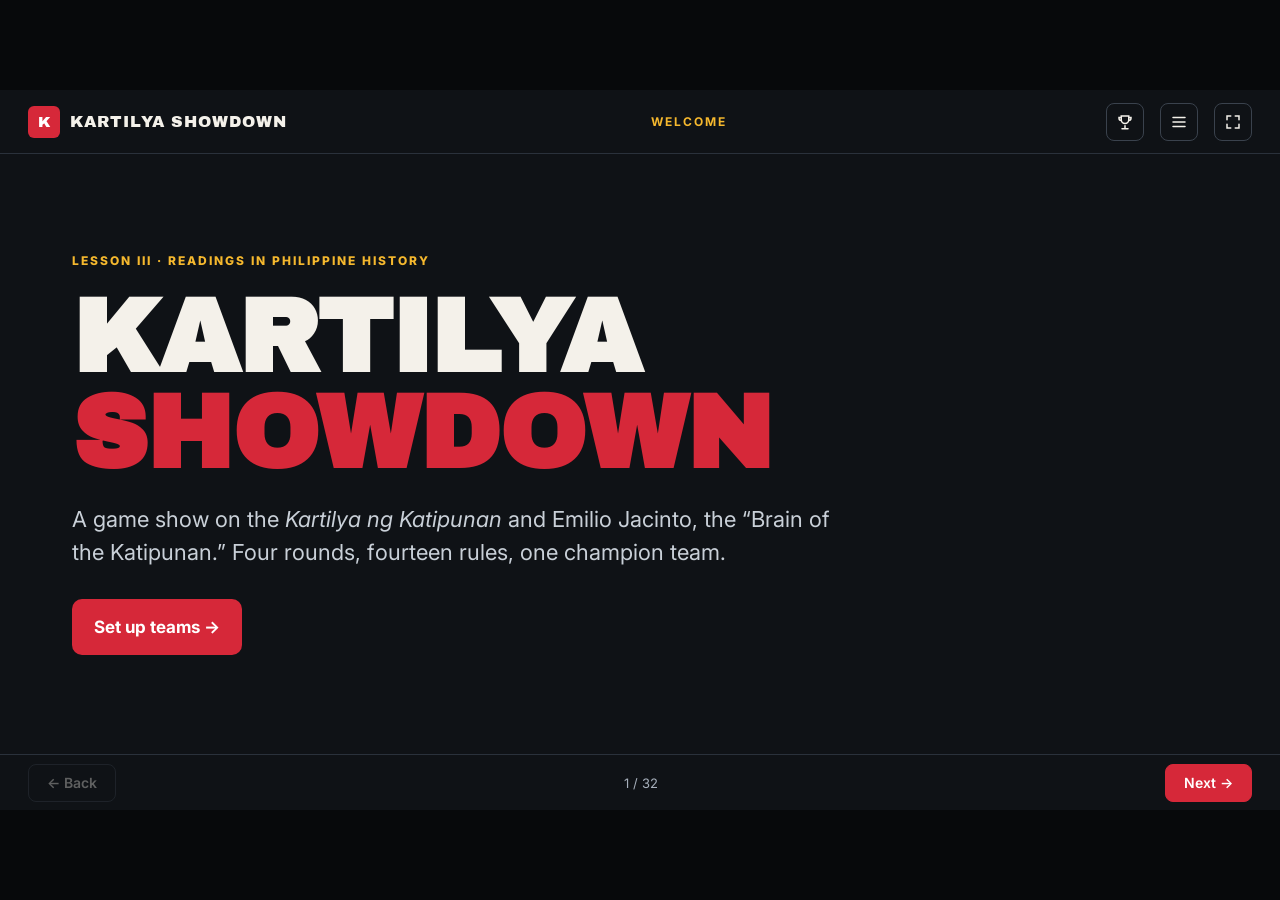
==== rph.html @ 0da52a10 "Add files via upload" ====
<!DOCTYPE html>
<html lang="en">
<head>
<meta charset="utf-8">
<meta name="viewport" content="width=device-width, initial-scale=1">
<title>Kartilya Showdown</title>
<link rel="preconnect" href="https://fonts.googleapis.com">
<link href="https://fonts.googleapis.com/css2?family=Archivo+Black&family=Inter:wght@400;500;600;700;800&display=swap" rel="stylesheet">
<style>
:root{
  --bg:#0F1216;--panel:#1A1F26;--panel2:#232A33;--line:#2A313B;--line2:#3A424D;
  --text:#F4F1EA;--muted:#A7B0BC;--soft:#C9D0D8;
  --red:#D62839;--gold:#F5B82E;--green:#3E9B5F;--yellow:#E2A721;--gray:#3A414B;
  --paper:#F4F1EA;--ink:#1A1712;--ink2:#4A4336;--crimson:#B51F2E;
  --disp:'Archivo Black',Impact,sans-serif;--body:Inter,system-ui,sans-serif;
}
*{box-sizing:border-box}
html,body{margin:0;height:100%;background:#07090B;overflow:hidden}
#stage{position:absolute;left:50%;top:50%;width:1280px;height:720px;background:var(--bg);color:var(--text);font-family:var(--body);display:flex;flex-direction:column;transform-origin:center center;overflow:hidden}
button{font-family:var(--body);cursor:pointer}
button:focus-visible{outline:3px solid var(--gold);outline-offset:2px}
.disp{font-family:var(--disp)}
.muted{color:var(--muted)}.small{font-size:13px}
/* header */
#hdr{height:64px;flex:none;display:flex;align-items:center;gap:16px;padding:0 28px;border-bottom:1px solid var(--line)}
.logo{display:flex;align-items:center;gap:10px;flex:none}
.logo .k{width:32px;height:32px;border-radius:6px;background:var(--red);display:flex;align-items:center;justify-content:center;font-family:var(--disp);font-size:15px;color:#fff}
.logo span{font-family:var(--disp);font-size:16px;letter-spacing:1px}
#sec{flex:1;text-align:center;font-size:12px;font-weight:700;letter-spacing:2px;text-transform:uppercase;color:var(--gold);white-space:nowrap;overflow:hidden;text-overflow:ellipsis}
#pills{display:flex;gap:6px;flex-wrap:nowrap;max-width:520px;overflow:hidden}
.pill{display:flex;align-items:center;gap:6px;padding:5px 11px;border-radius:999px;background:var(--panel2);border:0;color:var(--text);font-size:12px;font-weight:600;white-space:nowrap}
.pill i{width:9px;height:9px;border-radius:50%;background:var(--c);display:inline-block}
.pill b{font-family:var(--disp);font-weight:400;font-size:13px}
.icon-btn{width:38px;height:38px;border-radius:8px;border:1px solid var(--line2);background:transparent;color:var(--text);display:flex;align-items:center;justify-content:center;flex:none}
.icon-btn:hover{background:var(--panel2)}
/* main + footer */
#main{flex:1;position:relative;overflow:hidden}
#ftr{height:56px;flex:none;display:flex;align-items:center;justify-content:space-between;padding:0 28px;border-top:1px solid var(--line)}
#prog{font-size:13px;color:var(--muted)}
.nav{height:38px;padding:0 18px;border-radius:8px;border:1px solid var(--line2);background:transparent;color:var(--text);font-weight:600;font-size:14px}
.nav:hover{background:var(--panel2)}
.nav.next{background:var(--red);border-color:var(--red);color:#fff}
.nav:disabled{opacity:.35;cursor:default}
/* generic */
.screen{position:absolute;inset:0;padding:28px 40px;display:flex;flex-direction:column;animation:fade .25s ease}
@keyframes fade{from{opacity:0;transform:translateY(6px)}to{opacity:1;transform:none}}
.panel{background:var(--panel);border:1px solid var(--line);border-radius:16px}
.paper{background:var(--paper);color:var(--ink);border-radius:16px}
.btn{height:48px;padding:0 22px;border-radius:10px;border:0;background:var(--red);color:#fff;font-weight:700;font-size:15px}
.btn:hover{filter:brightness(1.08)}
.btn.ghost{background:transparent;border:1px solid var(--line2);color:var(--text);font-weight:600}
.btn.ghost:hover{background:var(--panel2);filter:none}
.btn.light{background:var(--paper);color:var(--bg)}
.btn.sm{height:40px;padding:0 16px;font-size:14px}
.btn:disabled{opacity:.4;cursor:default;filter:none}
.eyebrow{font-size:12px;font-weight:800;letter-spacing:2px;text-transform:uppercase;color:var(--gold)}
.chip{display:inline-block;padding:5px 12px;border-radius:999px;background:var(--ink);color:var(--paper);font-size:11px;font-weight:800;letter-spacing:1px;text-transform:uppercase}
.chip.good{background:#1E4D8C;color:#fff}.chip.others{background:#8A1C28;color:#fff}
.row{display:flex;gap:12px;align-items:center}
/* award */
.award{display:flex;flex-wrap:wrap;align-items:center;gap:8px}
.award .lbl{font-size:12px;font-weight:800;letter-spacing:1.5px;text-transform:uppercase;color:var(--muted);margin-right:4px}
.paper .award .lbl{color:var(--ink2)}
.stepper{display:flex;align-items:center;gap:6px;margin-right:6px}
.stepper b{font-family:var(--disp);font-weight:400;font-size:18px;min-width:22px;text-align:center}
.mini{width:30px;height:30px;border-radius:6px;border:1px solid var(--line2);background:transparent;color:inherit;font-size:16px;font-weight:700}
.paper .mini{border-color:#CFC7B6}
.tbtn{height:34px;padding:0 12px;border-radius:8px;border:2px solid var(--c);background:transparent;color:inherit;font-weight:700;font-size:13px}
.tbtn:hover{background:var(--c);color:#fff}
/* toast */
#toast{position:absolute;left:50%;bottom:72px;transform:translateX(-50%) translateY(20px);background:var(--gold);color:var(--bg);font-weight:800;padding:10px 18px;border-radius:999px;opacity:0;transition:.25s;pointer-events:none;z-index:50}
#toast.on{opacity:1;transform:translateX(-50%)}
/* overlay */
.ov{position:absolute;inset:0;background:rgba(7,9,11,.78);display:flex;align-items:center;justify-content:center;z-index:40;animation:fade .2s}
.ov .box{width:620px;max-height:600px;overflow:auto;padding:28px}
/* 4p1w */
.pics{display:grid;grid-template-columns:repeat(2,minmax(0,1fr));gap:12px;width:520px;flex:none}
.pic{height:256px;border-radius:14px;background:linear-gradient(#232A33,#1A1F26);border:1px solid var(--line);display:flex;align-items:center;justify-content:center;font-size:120px;overflow:hidden}
.pic img{width:100%;height:100%;object-fit:cover}
.slots{display:flex;gap:6px;flex-wrap:nowrap}
.slot{border-radius:8px;border:2px solid var(--line2);display:flex;align-items:center;justify-content:center;font-family:var(--disp);color:var(--bg);background:transparent;padding:0}
.slot.f{background:var(--paper);border-color:var(--paper)}
.slot.l{background:var(--gold);border-color:var(--gold)}
.slot.ok{background:var(--green);border-color:var(--green);color:#fff}
.slots.bad .slot{background:var(--red);border-color:var(--red);color:#fff}
.slots.bad{animation:shake .4s}
@keyframes shake{25%{transform:translateX(-8px)}50%{transform:translateX(8px)}75%{transform:translateX(-4px)}}
.bank{display:grid;gap:8px}
.lt{height:52px;border-radius:8px;border:0;background:#3A434F;color:var(--text);font-family:var(--disp);font-size:22px}
.lt:hover{background:#4A5562}
.lt.u{visibility:hidden}
/* wordle */
.wgrid{display:flex;flex-direction:column;gap:6px}
.wrow{display:flex;gap:6px}
.wt{width:54px;height:54px;border-radius:6px;border:2px solid var(--line);display:flex;align-items:center;justify-content:center;font-family:var(--disp);font-size:26px}
.wt.t{border-color:#7D8794}
.wt.g{background:var(--green);border-color:var(--green);color:#fff;animation:flip .4s}
.wt.y{background:var(--yellow);border-color:var(--yellow);color:var(--bg);animation:flip .4s}
.wt.x{background:var(--gray);border-color:var(--gray);color:#fff;animation:flip .4s}
@keyframes flip{0%{transform:rotateX(90deg)}100%{transform:none}}
.wrow.bad{animation:shake .4s}
.kb{display:flex;flex-direction:column;gap:6px;align-items:center}
.kr{display:flex;gap:5px}
.key{width:42px;height:46px;border:0;border-radius:6px;background:#4A535E;color:var(--text);font-weight:800;font-size:15px}
.key.w{width:72px;font-size:12px}
.key.g{background:var(--green);color:#fff}.key.y{background:var(--yellow);color:var(--bg)}.key.x{background:#232A33;color:#5B6470}
.blank{display:inline-block;min-width:96px;border-bottom:3px solid var(--gold);height:1em;vertical-align:baseline}
.hl{color:var(--crimson);font-weight:800}
/* connections */
.cgrid{display:grid;grid-template-columns:repeat(4,minmax(0,1fr));gap:10px}
.ct{height:74px;border:0;border-radius:10px;background:#E9E4D8;color:var(--ink);font-weight:800;font-size:16px;text-transform:uppercase;padding:0 8px;line-height:1.15}
.ct.s{background:#5A6472;color:#fff}
.ct:hover{filter:brightness(.96)}
.cbar{min-height:74px;border-radius:10px;color:var(--ink);display:flex;flex-direction:column;align-items:center;justify-content:center;gap:2px;padding:8px 16px;text-align:center;animation:fade .3s}
.cbar b{font-size:15px;letter-spacing:.5px;text-transform:uppercase}
.cbar span{font-size:15px}
.cbar em{font-size:12px;font-style:normal;opacity:.8}
.dots{display:flex;gap:8px}
.dot{width:14px;height:14px;border-radius:50%;background:var(--paper)}
.dot.o{background:transparent;border:2px solid #4A535E}
/* scenario */
.opts{display:grid;grid-template-columns:repeat(2,minmax(0,1fr));gap:12px}
.opt{display:flex;gap:16px;align-items:center;text-align:left;padding:14px 18px;border-radius:14px;border:2px solid var(--line);background:var(--panel);color:var(--text);min-height:78px}
.opt:hover{border-color:var(--line2);background:var(--panel2)}
.opt .lt2{width:44px;height:44px;flex:none;border-radius:10px;background:var(--gold);color:var(--bg);font-family:var(--disp);font-size:20px;display:flex;align-items:center;justify-content:center}
.opt strong{font-size:15.5px;font-weight:600;line-height:1.38;display:block}
.opt small.rn{font-size:11px;font-weight:800;letter-spacing:1.5px;text-transform:uppercase;color:var(--gold);display:block;margin-bottom:3px}
.opt.p{border-color:var(--gold)}
.opt.ok{border-color:var(--green);background:#16301F}
.opt.no{border-color:var(--red);background:#3A161B}
.opt.dim{opacity:.45}
/* sort */
.bin{flex:1;border-radius:14px;padding:14px 16px;display:flex;flex-direction:column;gap:10px;min-height:120px}
.bin .chips{display:flex;flex-wrap:wrap;gap:6px}
.rchip{width:38px;height:38px;border-radius:8px;background:rgba(255,255,255,.16);display:flex;align-items:center;justify-content:center;font-family:var(--disp);font-size:16px;animation:fade .3s}
.sortbtn{flex:1;height:80px;border-radius:14px;border:0;font-size:19px;font-weight:800;color:#fff;padding:0 16px}
/* lesson table */
.rtab{display:grid;grid-template-columns:repeat(2,minmax(0,1fr));gap:18px;flex:1;min-height:0}
.rcol{border-radius:14px;padding:16px 20px;display:flex;flex-direction:column;gap:11px}
.rr{display:flex;gap:10px;font-size:16.5px;line-height:1.38}
.rr b{font-family:var(--disp);font-weight:400;min-width:22px;color:var(--gold)}
/* teams */
.tcard{display:flex;align-items:center;gap:10px;padding:10px 12px;border-radius:12px;background:var(--panel2)}
.tcard input{flex:1;background:transparent;border:0;color:var(--text);font:600 17px var(--body);min-width:0}
.tcard input:focus{outline:none;border-bottom:2px solid var(--gold)}
.sw{width:18px;height:18px;border-radius:50%;flex:none}
.field{height:50px;border-radius:10px;border:1px solid var(--line2);background:var(--panel2);color:var(--text);font:600 17px var(--body);padding:0 16px;flex:1}
.field:focus{outline:2px solid var(--gold)}
</style>
</head>
<body>
<div id="stage">
  <header id="hdr">
    <div class="logo"><div class="k">K</div><span>KARTILYA SHOWDOWN</span></div>
    <div id="sec"></div>
    <div id="pills"></div>
    <button class="icon-btn" id="bScores" aria-label="Scoreboard" title="Scoreboard"><svg width="18" height="18" viewBox="0 0 24 24" fill="none" stroke="currentColor" stroke-width="2" stroke-linecap="round" aria-hidden="true"><path d="M8 21h8M12 17v4M7 4h10v5a5 5 0 0 1-10 0V4zM7 6H4v1a3 3 0 0 0 3 3M17 6h3v1a3 3 0 0 1-3 3"/></svg></button>
    <button class="icon-btn" id="bMenu" aria-label="Jump to section" title="Jump to section"><svg width="18" height="18" viewBox="0 0 24 24" fill="none" stroke="currentColor" stroke-width="2" stroke-linecap="round" aria-hidden="true"><path d="M4 6h16M4 12h16M4 18h16"/></svg></button>
    <button class="icon-btn" id="bFull" aria-label="Fullscreen" title="Fullscreen (F)"><svg width="18" height="18" viewBox="0 0 24 24" fill="none" stroke="currentColor" stroke-width="2" stroke-linecap="round" aria-hidden="true"><path d="M4 9V4h5M20 9V4h-5M4 15v5h5M20 15v5h-5"/></svg></button>
  </header>
  <main id="main"></main>
  <footer id="ftr">
    <button class="nav" id="bPrev">← Back</button>
    <span id="prog"></span>
    <button class="nav next" id="bNext">Next →</button>
  </footer>
  <div id="toast"></div>
</div>
<script>
/* =========================================================
   CONTENT — edit here.
   4 Pics 1 Word: each "pics" entry can be an emoji OR an image
   path/URL (e.g. "img/newspaper.jpg") to use real photos.
   ========================================================= */
const GOOD='Becoming a Good Person', OTHERS='Treating Others with Respect and Equality';
const RULES={
 1:'Life without a noble cause is like a tree without shade or a harmful weed.',
 2:'Good deeds lose their value when done for personal gain, not for the genuine desire to do good.',
 3:'True kindness lies in acts of compassion, love for others, and being truthful.',
 4:'Use reason as the standard for every action, deed, and word.',
 5:'Regardless of skin color, all humans are equal. Superiority can exist in knowledge, wealth, and beauty but not in humanity.',
 6:'Noble individuals prioritize honor over self-interest, while ignoble ones prioritize self-interest over honor.',
 7:'The word of an honorable individual is trustworthy.',
 8:'Don’t squander time; lost wealth can be regained, but lost time is gone forever.',
 9:'Stand up for the oppressed and fight against oppressors.',
 10:'Intelligence is shown by being careful with words and keeping secrets.',
 11:'In life’s journey, the man leads, and the wife and children follow. If the leader strays, so do those who follow.',
 12:'Treat women not as toys but as partners in life’s hardships. Respect their weaknesses and remember the mother who gave birth and nurtured during infancy.',
 13:'Treat others’ family members with respect. A man’s value isn’t determined by his status or appearance, but by his good behavior, honesty, honor, fairness to others, and love for his homeland.',
 14:'When these lessons reach everyone, and freedom brightens these islands, uniting people and bringing lasting joy, all the sacrifices made will be worth it.'
};
const CAT={1:GOOD,2:GOOD,3:GOOD,4:GOOD,6:GOOD,7:GOOD,8:GOOD,10:GOOD,5:OTHERS,9:OTHERS,11:OTHERS,12:OTHERS,13:OTHERS,14:OTHERS};
const SHORT={1:'Life without a noble cause is like a tree without shade.',2:'Good deeds lose value when done for personal gain.',3:'True kindness is compassion, love for others, and truthfulness.',4:'Use reason as the standard for every action, deed, and word.',5:'Regardless of skin color, all humans are equal.',6:'Prioritize honor over self-interest.',7:'The word of an honorable person is trustworthy.',8:'Don’t squander time — lost time is gone forever.',9:'Stand up for the oppressed; fight against oppressors.',10:'Be careful with words and keep secrets.',11:'If the leader strays, so do those who follow.',12:'Treat women as partners, not toys; remember your mother.',13:'A person’s value is in their conduct, not status or looks.',14:'When these lessons reach everyone, the sacrifices will be worth it.'};

const PICS=[
 {a:'KATIPUNAN',hint:'The secret society that fought for independence',pics:['👥','🤝','🗡️','🇵🇭'],
  fact:'The <b>Kataastaasan Kagalang-galang na Katipunan ng mga Anak ng Bayan</b> — the <b>Katipunan</b> or <b>KKK</b> — was founded in <b>1892</b> and fought for Philippine independence from <b>Spain</b>. It wasn’t only about war: it stood for <b>equality, patriotism, and moral integrity</b>.'},
 {a:'BRAIN',hint:'Jacinto’s famous nickname',pics:['🧠','💡','📚','🤓'],
  fact:'<b>Emilio Jacinto</b>, born <b>December 15, 1875</b>, became one of the key leaders of the Katipunan and earned the nickname <b>“Brain of the Katipunan”</b> — also called the “Brain of the Revolution.”'},
 {a:'KARTILYA',hint:'A primer — and the guidebook Jacinto wrote',pics:['📖','🔤','✏️','🧒'],
  fact:'Jacinto wrote the original <b>Kartilya ng Katipunan</b>. Like a guidebook for members, it served as the organization’s <b>moral and ethical guide</b>.'},
 {a:'TREASURER',hint:'One of Jacinto’s jobs in the Katipunan',pics:['💰','🏦','🧾','🔐'],
  fact:'Jacinto didn’t stop at writing — he was also the Katipunan’s <b>spokesperson</b> and <b>treasurer</b>.'},
 {a:'KALAYAAN',hint:'“Freedom” — and the Katipunan’s newspaper',pics:['🕊️','🔓','🗽','📰'],
  fact:'Jacinto contributed to the Katipunan’s newspaper, <b><i>Kalayaan</i></b> (“Freedom”), under the pen name <b>Dimas-Ilaw</b>.'}
];

const WORDLE=[
 {a:'SHADE',rule:1,q:'What’s one noble cause you’d give your time to as a student — and who gets “shade” from it?'},
 {a:'REASON',rule:4,q:'When has a decision made out of anger or hype (instead of reason) backfired on someone you know?'},
 {a:'EQUAL',rule:5,q:'People can differ in knowledge, wealth, and beauty — but not in humanity. Where do we still see people treated as “less” today?'},
 {a:'HONOR',rule:6,q:'Would you take a higher grade if it meant cutting corners? What does choosing honor look like in school?'},
 {a:'TIME',rule:8,q:'Money can be earned back, time can’t. What’s one way students squander time — and why would Jacinto treat it so seriously?'}
];

const CONNECT=[
 {title:'Jacinto, the Katipunan & the Kartilya',groups:[
  {name:'The founding of the Katipunan',items:['Bonifacio','Diwa','Plata','1892'],why:'Andr\u00e9s Bonifacio founded it in 1892 with Ladislao Diwa and Teodoro Plata.'},
  {name:'Jacinto\u2019s writing',items:['Kartilya','Kalayaan','Dimas-Ilaw','Malolos Constitution'],why:'His guidebook, his newspaper, his pen name, and the first constitution the Kartilya influenced.'},
  {name:'Doesn\u2019t decide a person\u2019s worth',items:['Skin color','Wealth','Status','Appearance'],why:'Rules 5 & 13: all humans are equal; value isn\u2019t status or appearance.'},
  {name:'What DOES decide a person\u2019s worth',items:['Honesty','Honor','Fairness','Love for homeland'],why:'Rule 13: good behavior, honesty, honor, fairness, love for homeland.'}]}
];

const SCEN=[
 {t:'Your org holds a feeding program. One member shows up only for the photo, posts it with #blessed, and leaves before the actual work starts.',o:[2,7,9,13],a:2,why:'The good deed was done for clout, not out of a genuine desire to do good — so it loses its value.',q:'Is a good deed still “good” if it’s mainly done for likes?'},
 {t:'A classmate trusts you with something personal. That night, you post it in the block group chat “as a joke.”',o:[4,7,10,13],a:10,why:'Jacinto says intelligence shows in being careful with words and keeping secrets.',q:'What does “keeping secrets” mean in the age of screenshots?'},
 {t:'Your groupmate says, “I’ll finish my part by Friday, promise!” Friday comes — they’re offline and ghost the group chat.',o:[1,7,8,11],a:7,why:'An honorable person’s word can be trusted. A broken promise breaks that trust.',q:'How do you rebuild trust after breaking your word?'},
 {t:'A transferee from the province gets teased every day because of their accent. The rest of the class either laughs along or stays quiet.',o:[2,6,8,9],a:9,why:'The Kartilya asks us to stand up for the oppressed and against those who oppress them — silence lets it continue.',q:'What’s a realistic way to “stand up” for someone in class?'},
 {t:'The class president copies answers during a quiz. Soon, half the block decides it’s fine to cheat too.',o:[3,8,11,14],a:11,why:'When the one leading strays, those who follow stray too. A leader’s example spreads.',q:'Rule 11 was written for families in the 1890s. How would you rewrite it for student leaders today?'},
 {t:'When forming groups, one student only invites the rich, popular, good-looking classmates.',o:[3,8,10,13],a:13,why:'A person’s value isn’t determined by status or appearance, but by behavior, honesty, honor, and fairness.',q:'What qualities should actually matter when choosing groupmates?'},
 {t:'During planning, a groupmate says, “She’s a girl, so she’ll just handle the decorations.”',o:[2,4,9,12],a:12,why:'Women are to be treated as partners in life’s hardships — equals, not accessories.',q:'Why was this idea progressive for a revolutionary group in 1892?'},
 {t:'You could submit the whole report under your name for a higher grade, even though your groupmate wrote half of it.',o:[1,4,6,12],a:6,why:'Noble people put honor above self-interest. Taking credit puts self-interest first.',q:'Is a grade worth more than your honor? Why do we sometimes act like it is?'},
 {t:'You comfort a friend who failed an exam… then laugh about it with others behind their back.',o:[3,8,11,14],a:3,why:'True kindness means compassion, love for others, and being truthful — not kindness only to someone’s face.',q:'What’s the difference between being nice and being kind?'},
 {t:'The deadline is tomorrow. You’ve known about it for three weeks, but spent all that time scrolling and gaming.',o:[1,7,8,13],a:8,why:'Lost wealth can be regained, but lost time is gone forever.',q:'What’s one habit that “steals” your time the most?'}
];

const TEAM_COLORS=['#D62839','#1F7AE0','#E07A1F','#3E9B5F','#9B5DE5','#E2A721','#14B8A6','#EC4899','#64748B','#84CC16'];

/* ========================= helpers ========================= */
function h(tag,props,...kids){const el=document.createElement(tag);if(props)for(const k in props){const v=props[k];if(v==null||v===false)continue;if(k==='class')el.className=v;else if(k==='style')el.style.cssText=v;else if(k==='html')el.innerHTML=v;else if(k.slice(0,2)==='on')el.addEventListener(k.slice(2),v);else el.setAttribute(k,v===true?'':v);}for(const c of kids.flat(Infinity)){if(c==null||c===false)continue;el.appendChild(c instanceof Node?c:document.createTextNode(String(c)));}return el;}
const store={get(k,d){try{const v=localStorage.getItem('kshow_'+k);return v?JSON.parse(v):d}catch(e){return d}},set(k,v){try{localStorage.setItem('kshow_'+k,JSON.stringify(v))}catch(e){}}};
function hash(s){let x=2166136261;for(const c of s){x^=c.charCodeAt(0);x=Math.imul(x,16777619)}return x>>>0}
function rng(seed){let s=seed>>>0||1;return()=>{s^=s<<13;s>>>=0;s^=s>>>17;s^=s<<5;s>>>=0;return s/4294967296}}
function shuffle(a,seed){const r=seed==null?Math.random:rng(seed);const b=a.slice();for(let i=b.length-1;i>0;i--){const j=Math.floor(r()*(i+1));[b[i],b[j]]=[b[j],b[i]]}return b}
const esc=s=>s.replace(/[&<>"]/g,c=>({'&':'&amp;','<':'&lt;','>':'&gt;','"':'&quot;'}[c]));
function isImg(p){return /[./]/.test(p)&&!/^\p{Extended_Pictographic}/u.test(p)}

let teams=store.get('teams',[]);
let cur=0;
const ps={};
function save(){store.set('teams',teams)}
function toast(m){const t=document.getElementById('toast');t.textContent=m;t.classList.add('on');clearTimeout(toast._t);toast._t=setTimeout(()=>t.classList.remove('on'),1600)}

function awardRow(st,def,label){
  if(st.pts==null)st.pts=def;
  const kids=[h('span',{class:'lbl'},label||'Award'),
    h('div',{class:'stepper'},h('button',{class:'mini','aria-label':'Fewer points',onclick:()=>{st.pts=Math.max(1,st.pts-1);rerender()}},'−'),h('b',null,st.pts),h('button',{class:'mini','aria-label':'More points',onclick:()=>{st.pts++;rerender()}},'+'))];
  if(!teams.length)kids.push(h('span',{class:'small',style:'opacity:.75'},'Add teams on the Teams screen to give points.'));
  teams.forEach(t=>kids.push(h('button',{class:'tbtn',style:'--c:'+t.color,onclick:()=>{t.score+=st.pts;save();(st.given=st.given||[]).push(t.name+' +'+st.pts);toast('+'+st.pts+' to '+t.name);rerender()}},'+'+st.pts+' '+t.name)));
  const w=h('div',{class:'award'},kids);
  if(st.given&&st.given.length)w.appendChild(h('span',{class:'small',style:'opacity:.7'},'✓ '+st.given.join(', ')));
  return w;
}

/* ========================= screens ========================= */
const S=[];
function add(section,render,extra){S.push(Object.assign({section,render},extra||{}))}

/* --- Title --- */
add('Welcome',(m)=>{
  m.append(h('div',{class:'screen',style:'justify-content:center;gap:22px;padding:40px 72px'},
    h('span',{class:'eyebrow'},'Lesson III · Readings in Philippine History'),
    h('h1',{class:'disp',style:'margin:0;font-size:104px;line-height:.92;letter-spacing:-1px'},'KARTILYA',h('br'),h('span',{style:'color:var(--red)'},'SHOWDOWN')),
    h('p',{style:'margin:0;font-size:22px;line-height:1.5;color:var(--soft);max-width:760px'},'A game show on the ',h('i',null,'Kartilya ng Katipunan'),' and Emilio Jacinto, the “Brain of the Katipunan.” Four rounds, fourteen rules, one champion team.'),
    h('div',{class:'row',style:'margin-top:8px'},h('button',{class:'btn',style:'height:56px;font-size:17px',onclick:()=>go(cur+1)},'Set up teams →'))
  ));
});

/* --- Teams --- */
add('Teams',(m)=>{
  const inp=h('input',{class:'field',placeholder:'Team name, e.g. Team Bonifacio','aria-label':'New team name',maxlength:'24'});
  const addTeam=()=>{const n=inp.value.trim();if(!n)return;teams.push({name:n,score:0,color:TEAM_COLORS[teams.length%TEAM_COLORS.length]});save();rerender();setTimeout(()=>{const i=document.querySelector('.field');i&&i.focus()},0)};
  inp.addEventListener('keydown',e=>{if(e.key==='Enter'){e.preventDefault();addTeam()}});
  m.append(h('div',{class:'screen',style:'gap:20px'},
    h('div',null,h('span',{class:'eyebrow'},'Before we start'),h('h2',{class:'disp',style:'margin:6px 0 0;font-size:44px'},'Add your teams')),
    h('div',{style:'display:flex;gap:28px;flex:1;min-height:0'},
      h('div',{style:'width:460px;display:flex;flex-direction:column;gap:14px'},
        h('div',{class:'row'},inp,h('button',{class:'btn',style:'height:50px',onclick:addTeam},'Add')),
        h('p',{class:'muted',style:'margin:0;font-size:15px;line-height:1.5'},'Type a name and press Enter. Click a name to rename it. Scores save in this browser, so a refresh won’t wipe them.'),
        h('div',{class:'row',style:'margin-top:auto'},
          h('button',{class:'btn ghost sm',onclick:()=>{teams.forEach(t=>t.score=0);save();rerender();toast('Scores reset')}},'Reset scores'),
          h('button',{class:'btn ghost sm',onclick:()=>{if(confirmClear())rerender()}},'Remove all teams'))
      ),
      h('div',{class:'panel',style:'flex:1;padding:18px;display:grid;grid-template-columns:repeat(2,minmax(0,1fr));gap:10px;align-content:start;overflow:auto'},
        teams.length?teams.map((t,i)=>{const ti=h('input',{value:t.name,'aria-label':'Team name',maxlength:'24'});ti.addEventListener('change',()=>{t.name=ti.value.trim()||t.name;save();renderChrome()});
          return h('div',{class:'tcard'},h('span',{class:'sw',style:'background:'+t.color}),ti,h('span',{class:'disp',style:'font-size:16px;color:var(--muted)'},t.score),h('button',{class:'mini','aria-label':'Remove '+t.name,onclick:()=>{teams.splice(i,1);save();rerender()}},'×'))})
        :h('div',{class:'muted',style:'grid-column:1/-1;padding:40px;text-align:center;font-size:16px'},'No teams yet.')
      )
    )
  ));
},{typing:true});
let clearArmed=false;
function confirmClear(){if(!clearArmed){clearArmed=true;toast('Click again to remove all teams');setTimeout(()=>clearArmed=false,2500);return false}teams=[];save();clearArmed=false;return true}

/* --- Objectives + diagnostic --- */
add('Learning Objectives',(m,st)=>{
  const objs=['Grasp the historical context and role of the <i>Kartilya ng Katipunan</i> in the Philippine revolution.','Evaluate the principles in the <i>Kartilya ng Katipunan</i> and their relevance today.','Study Emilio Jacinto’s life, contributions, and his role in the Katipunan.','Use lessons from the <i>Kartilya ng Katipunan</i> in personal and academic contexts.'];
  m.append(h('div',{class:'screen',style:'gap:20px'},
    h('div',null,h('span',{class:'eyebrow'},'Lesson III'),h('h2',{class:'disp',style:'margin:6px 0 0;font-size:40px'},'Kartilya ng Katipunan: Emilio Jacinto')),
    h('div',{style:'display:flex;gap:24px;flex:1;min-height:0'},
      h('div',{class:'panel',style:'flex:1;padding:32px 40px;display:flex;flex-direction:column;gap:22px;justify-content:center'},
        h('span',{class:'eyebrow',style:'color:var(--muted)'},'By the end, we should be able to…'),
        objs.map((o,i)=>h('div',{style:'display:flex;gap:14px;align-items:flex-start'},h('span',{class:'disp',style:'font-size:22px;color:var(--gold);min-width:26px'},i+1),h('span',{style:'font-size:22px;line-height:1.45',html:o})))
      )
    )
  ));
});

/* --- Round intro builder --- */
function intro(section,n,name,tag,how,covers){
  add(section,(m)=>{
    m.append(h('div',{class:'screen',style:'justify-content:center;gap:26px;padding:40px 72px'},
      h('div',{style:'display:flex;gap:28px;align-items:flex-end'},
        h('span',{class:'disp',style:'font-size:150px;line-height:.8;color:var(--red)'},n),
        h('div',null,h('span',{class:'eyebrow'},n==='F'?'Final round':'Round '+n),h('h2',{class:'disp',style:'margin:6px 0 0;font-size:58px;line-height:1'},name),h('p',{style:'margin:8px 0 0;font-size:19px;color:var(--soft)'},tag))),
      h('div',{style:'display:flex;gap:20px'},
        h('div',{class:'panel',style:'flex:1.4;padding:20px 24px;display:flex;flex-direction:column;gap:10px'},h('span',{class:'eyebrow',style:'color:var(--muted)'},'How to play'),how.map(x=>h('div',{style:'font-size:17px;line-height:1.45;display:flex;gap:10px'},h('span',{style:'color:var(--gold)'},'▸'),h('span',{html:x})))),
        h('div',{class:'panel',style:'flex:1;padding:20px 24px;display:flex;flex-direction:column;gap:10px'},h('span',{class:'eyebrow',style:'color:var(--muted)'},'What it covers'),h('p',{style:'margin:0;font-size:17px;line-height:1.5;color:var(--soft)',html:covers}))
      )
    ));
  });
}

/* --- 4 Pics 1 Word --- */
function fourPics(d,i){
  add('Round 1 · 4 Pics 1 Word · '+(i+1)+' of '+PICS.length,(m,st)=>{
    const A=d.a,L=A.length;
    if(!st.init){st.init=true;const pool='ABDEGHILMNOPRSTUY';const r=rng(hash(A));const ls=A.split('');let n=Math.max(12,L+4);if(n%2)n++;while(ls.length<n)ls.push(pool[Math.floor(r()*pool.length)]);st.bank=shuffle(ls,hash(A)+7).map(ch=>({ch,u:false}));st.slots=Array(L).fill(null);st.lock=Array(L).fill(false);st.hints=0;}
    const sz=Math.min(58,Math.floor((640-(L-1)*6)/L));
    const slots=h('div',{class:'slots'+(st.bad?' bad':'')},st.slots.map((bi,k)=>h('button',{class:'slot'+(bi!=null?(st.solved?' ok':st.lock[k]?' l':' f'):''),style:`width:${sz}px;height:${Math.round(sz*1.15)}px;font-size:${Math.round(sz*.52)}px`,'aria-label':'Letter slot '+(k+1),onclick:()=>{if(!st.solved){unplace(st,k);rerender()}}},bi!=null?st.bank[bi].ch:'')));
    const cols=st.bank.length/2;
    const right=[h('div',null,h('span',{class:'eyebrow',style:'color:var(--muted)'},'What’s the word? · '+L+' letters'),h('p',{style:'margin:6px 0 0;font-size:20px;color:var(--soft)'},'Hint: '+d.hint)),slots];
    if(st.solved){
      right.push(h('div',{class:'paper',style:'padding:20px 22px;display:flex;flex-direction:column;gap:14px'},
        h('span',{style:'font-size:12px;font-weight:800;letter-spacing:2px;color:var(--crimson)'},st.shown?'THE ANSWER':'SOLVED!'),
        h('p',{style:'margin:0;font-size:18px;line-height:1.5',html:d.fact}),
        awardRow(st,Math.max(1,3-st.hints))),
        h('div',{class:'row'},h('button',{class:'btn',onclick:()=>go(cur+1)},'Next →')));
    }else{
      right.push(h('div',{class:'bank',style:`grid-template-columns:repeat(${cols},minmax(0,1fr));max-width:${cols*60}px`},st.bank.map((b,bi)=>h('button',{class:'lt'+(b.u?' u':''),onclick:()=>{place(st,bi,A);rerender()}},b.ch))),
        h('div',{class:'row',style:'flex-wrap:wrap'},
          h('button',{class:'btn ghost sm',onclick:()=>{hint(st,A);rerender()}},'Reveal a letter (−1 pt)'),
          h('button',{class:'btn ghost sm',onclick:()=>{st.slots.forEach((_,k)=>unplace(st,k));rerender()}},'Clear'),
          h('button',{class:'btn sm',onclick:()=>{showAll(st,A);rerender()}},'Show answer')));
    }
    m.append(h('div',{class:'screen',style:'flex-direction:row;gap:40px;align-items:center'},
      h('div',{class:'pics'},d.pics.map(p=>h('div',{class:'pic'},isImg(p)?h('img',{src:p,alt:''}):h('span',{'aria-hidden':'true'},p)))),
      h('div',{style:'flex:1;display:flex;flex-direction:column;gap:22px;min-width:0'},right)));
  },{key:(e,st)=>{if(st.solved)return false;const k=e.key.toUpperCase();if(/^[A-Z]$/.test(k)){const bi=st.bank.findIndex(b=>!b.u&&b.ch===k);if(bi>=0){place(st,bi,d.a);rerender()}return true}if(e.key==='Backspace'){for(let k2=st.slots.length-1;k2>=0;k2--){if(st.slots[k2]!=null&&!st.lock[k2]){unplace(st,k2);break}}rerender();return true}return false}});
}
function place(st,bi,A){const k=st.slots.indexOf(null);if(k<0||st.bank[bi].u)return;st.slots[k]=bi;st.bank[bi].u=true;check(st,A)}
function unplace(st,k){if(st.lock[k]||st.slots[k]==null)return;st.bank[st.slots[k]].u=false;st.slots[k]=null}
function check(st,A){if(st.slots.includes(null))return;const w=st.slots.map(b=>st.bank[b].ch).join('');if(w===A){st.solved=true;toast('Correct!')}else{st.bad=true;setTimeout(()=>{st.bad=false;rerender()},600)}}
function hint(st,A){const k=st.lock.indexOf(false);if(k<0)return;unplace(st,k);let bi=st.bank.findIndex(b=>!b.u&&b.ch===A[k]);if(bi<0){const j=st.slots.findIndex((b,jj)=>b!=null&&!st.lock[jj]&&st.bank[b].ch===A[k]);if(j<0)return;bi=st.slots[j];unplace(st,j)}st.slots[k]=bi;st.bank[bi].u=true;st.lock[k]=true;st.hints++;check(st,A)}
function showAll(st,A){st.slots.forEach((_,k)=>{st.lock[k]=false;unplace(st,k)});st.bank.forEach(b=>b.u=false);for(let k=0;k<A.length;k++){const bi=st.bank.findIndex(b=>!b.u&&b.ch===A[k]);st.slots[k]=bi;st.bank[bi].u=true}st.solved=true;st.shown=true;st.hints=Math.max(st.hints,3)}

/* --- Lesson screens --- */
function lessonJacinto(){
  add('Lesson · The Brain of the Katipunan',(m)=>{
    const card=(title,items)=>h('div',{class:'panel',style:'flex:1;padding:22px 26px;display:flex;flex-direction:column;gap:12px'},h('span',{class:'eyebrow'},title),items.map(x=>h('div',{style:'font-size:17px;line-height:1.45;display:flex;gap:10px'},h('span',{style:'color:var(--red)'},'■'),h('span',{html:x}))));
    m.append(h('div',{class:'screen',style:'gap:20px'},
      h('h2',{class:'disp',style:'margin:0;font-size:40px'},'Recap: the Katipunan & its “Brain”'),
      h('div',{style:'display:flex;gap:20px;flex:1;min-height:0'},
        card('The Katipunan (KKK)',['Officially the <b>Kataastaasan Kagalang-galang na Katipunan ng mga Anak ng Bayan</b>.','Founded in <b>1892</b> by Filipino patriots led by <b>Andrés Bonifacio</b>, with co-founders <b>Ladislao Diwa</b> and <b>Teodoro Plata</b>.','Played a major role in the fight for independence from <b>Spain</b>.','Stood for <b>equality, patriotism, and moral integrity</b>, all laid out in the <i>Kartilya</i>.']),
        card('Emilio Jacinto',['Born <b>December 15, 1875</b>; one of the most important figures in Philippine history.','Nicknamed the <b>“Brain of the Katipunan”</b> / “Brain of the Revolution.”','Wrote the original <b><i>Kartilya ng Katipunan</i></b>, the organization’s moral and ethical guide.','The Katipunan’s <b>spokesperson</b> and <b>treasurer</b>; wrote for its newspaper <b><i>Kalayaan</i></b> as <b>Dimas-Ilaw</b>.'])
      )));
  });
  add('Lesson · Spirit & Lasting Impact',(m)=>{
    m.append(h('div',{class:'screen',style:'gap:20px'},
      h('h2',{class:'disp',style:'margin:0;font-size:40px'},'Why the Kartilya matters'),
      h('div',{style:'display:flex;gap:20px;flex:1;min-height:0'},
        h('div',{class:'paper',style:'flex:1;padding:24px 28px;display:flex;flex-direction:column;gap:12px'},
          h('span',{style:'font-size:12px;font-weight:800;letter-spacing:2px;color:var(--crimson)'},'A REFLECTION OF THE FILIPINO SPIRIT'),
          h('p',{style:'margin:0;font-family:Georgia,serif;font-size:24px;line-height:1.35'},'“Like a mirror” of the values and ideals of the Filipino people during the revolution.'),
          ['Champions <b>freedom and equality</b>, reflecting the progressive ideas of the <b>18th and 19th centuries</b>.','Shows how the Katipuneros thought: equality <b>regardless of gender, status, or wealth</b>.','Inspires <b>courage and strength</b> in the fight for freedom, and urges everyone to live by <b>fairness and integrity</b>.'].map(x=>h('div',{style:'font-size:16.5px;line-height:1.45;color:var(--ink2)',html:'• '+x}))),
        h('div',{class:'paper',style:'flex:1;padding:24px 28px;display:flex;flex-direction:column;gap:12px'},
          h('span',{style:'font-size:12px;font-weight:800;letter-spacing:2px;color:var(--crimson)'},'ITS LASTING IMPACT ON HISTORY'),
          h('p',{style:'margin:0;font-family:Georgia,serif;font-size:24px;line-height:1.35'},'A cornerstone of Philippine history.'),
          ['Its <b>14 rules</b> lay out how members should live and act, built on <b>two themes</b>: becoming a good person, and treating others with respect and equality.','Beyond guiding the revolution, it influenced the <b>Malolos Constitution</b>, the <b>first constitution of the Philippines</b>.','Jacinto’s work wasn’t just about fighting for independence; it helped shape the <b>values and direction of the nation’s future</b>.'].map(x=>h('div',{style:'font-size:16.5px;line-height:1.45;color:var(--ink2)',html:'• '+x})))
      )));
  });
}
function lessonTable(){
  add('Lesson · The 14 Rules',(m)=>{
    const col=(cat,cls,bg)=>h('div',{class:'rcol',style:'background:'+bg},h('span',{class:'chip '+cls,style:'align-self:flex-start;margin-bottom:4px'},cat),Object.keys(RULES).filter(n=>CAT[n]===cat).map(n=>h('div',{class:'rr'},h('b',null,n),h('span',null,RULES[n]))));
    m.append(h('div',{class:'screen',style:'gap:14px;padding-top:20px;padding-bottom:20px'},
      h('div',{class:'row',style:'justify-content:space-between'},h('h2',{class:'disp',style:'margin:0;font-size:32px'},'Kartilya ng Katipunan: an overview'),h('span',{class:'muted',style:'font-size:14px'},'The simplified version groups the 14 rules into two categories')),
      h('div',{class:'rtab'},col(GOOD,'good','#172338'),col(OTHERS,'others','#2A1519'))));
  });
}

/* --- Wordle --- */
function evalGuess(g,A){const r=Array(A.length).fill('x');const cnt={};for(let i=0;i<A.length;i++){if(g[i]===A[i])r[i]='g';else cnt[A[i]]=(cnt[A[i]]||0)+1}for(let i=0;i<A.length;i++){if(r[i]!=='g'&&cnt[g[i]]){r[i]='y';cnt[g[i]]--}}return r}
function ruleWithBlank(n,A,mode){const re=new RegExp('\\b'+A+'\\b','gi');const t=esc(RULES[n]);return t.replace(re,m=>mode==='blank'?'<span class="blank"></span>':'<span class="hl">'+m+'</span>')}
function wordle(d,i){
  const A=d.a,L=A.length,MAX=6;
  add('Round 2 · Wordle · Word '+(i+1)+' of '+WORDLE.length,(m,st)=>{
    if(!st.init){st.init=true;st.g=[];st.c='';}
    const res=st.g.map(g=>evalGuess(g,A));
    const ks={};st.g.forEach((g,gi)=>g.split('').forEach((ch,ci)=>{const v=res[gi][ci];const p=ks[ch];if(v==='g'||(v==='y'&&p!=='g')||(!p))ks[ch]=v}));
    const clue=true;
    const rows=[];for(let r=0;r<MAX;r++){const tiles=[];for(let c=0;c<L;c++){let ch='',cls='wt';if(r<st.g.length){ch=st.g[r][c];cls+=' '+res[r][c]}else if(r===st.g.length&&!st.done){ch=st.c[c]||'';if(ch)cls+=' t'}tiles.push(h('div',{class:cls,style:r<st.g.length?'animation-delay:'+(c*.08)+'s':''},ch))}rows.push(h('div',{class:'wrow'+(r===st.g.length&&st.bad?' bad':'')},tiles))}
    const press=k=>{wKey(st,k,A,MAX);};
    const kb=h('div',{class:'kb'},['QWERTYUIOP','ASDFGHJKL',['ENTER','Z','X','C','V','B','N','M','DEL']].map(row=>h('div',{class:'kr'},(Array.isArray(row)?row:row.split('')).map(k=>h('button',{class:'key'+(k.length>1?' w':'')+(ks[k]?' '+ks[k]:''),onclick:()=>press(k==='DEL'?'Backspace':k==='ENTER'?'Enter':k)},k==='DEL'?'⌫':k)))));
    const worth=Math.max(1,MAX-st.g.length);
    const left=h('div',{style:'width:380px;display:flex;flex-direction:column;gap:14px;flex:none'},
      clue?h('div',{class:'panel',style:'padding:22px;display:flex;flex-direction:column;gap:10px'},h('div',{class:'row',style:'justify-content:space-between'},h('span',{class:'eyebrow'},'Clue · Rule '+d.rule),h('span',{class:'small muted'},L+' letters')),h('p',{style:'margin:0;font-family:Georgia,serif;font-size:21px;line-height:1.4',html:'“'+ruleWithBlank(d.rule,A,'blank')+'”'}))
        :h('div',{class:'panel',style:'padding:22px;display:flex;flex-direction:column;gap:12px'},h('span',{class:'eyebrow'},'Clue locked'),h('p',{style:'margin:0;font-size:16px;color:var(--soft);line-height:1.5'},'The word ('+L+' letters) comes from one of the 14 rules. The clue unlocks after guess 2.'),h('button',{class:'btn ghost sm',style:'align-self:flex-start',onclick:()=>{st.clue=true;rerender()}},'Show clue now')),
      h('div',{class:'panel',style:'padding:18px 22px;display:flex;flex-direction:column;gap:4px'},h('span',{class:'eyebrow',style:'color:var(--muted)'},st.done?'Finished':'Guess '+(st.g.length+1)+' of '+MAX),h('span',{style:'font-size:17px;color:var(--soft)'},st.done?(st.won?'Solved in '+st.g.length+'!':'Out of guesses.'):h('span',null,'Solve on this guess for ',h('b',{style:'color:var(--gold)'},'+'+worth+' pts')))),
      h('div',{class:'row'},st.done?h('button',{class:'btn',style:'flex:1',onclick:()=>{st.rev=true;rerender()}},'Show rule card'):h('button',{class:'btn ghost',style:'flex:1',onclick:()=>{st.done=true;st.gave=true;st.rev=true;rerender()}},'Reveal answer')),
      h('div',{class:'row small muted',style:'gap:14px'},[['var(--green)','right spot'],['var(--yellow)','wrong spot'],['var(--gray)','not in word']].map(([c,t])=>h('span',{class:'row',style:'gap:6px'},h('span',{style:'width:13px;height:13px;border-radius:3px;background:'+c}),t))));
    const screen=h('div',{class:'screen',style:'flex-direction:row;gap:48px;padding-top:24px'},left,h('div',{style:'flex:1;display:flex;flex-direction:column;align-items:center;gap:18px'},h('div',{class:'wgrid'},rows),kb));
    m.append(screen);
    if(st.rev){
      const sol=h('div',{class:'row',style:'gap:8px;justify-content:center'},A.split('').map(ch=>h('div',{class:'wt g',style:'width:62px;height:62px;font-size:30px'},ch)));
      m.append(h('div',{class:'ov'},h('div',{class:'paper box',style:'width:860px;max-height:none;display:flex;flex-direction:column;gap:16px'},
        h('div',{class:'row',style:'justify-content:space-between'},h('span',{style:'font-size:12px;font-weight:800;letter-spacing:2px;color:var(--crimson)'},st.won?'SOLVED IN '+st.g.length+(st.g.length===1?' GUESS':' GUESSES'):'THE WORD WAS'),h('button',{class:'mini','aria-label':'Close',onclick:()=>{st.rev=false;rerender()}},'×')),
        sol,
        h('div',{style:'display:flex;gap:24px;align-items:flex-start'},
          h('div',{style:'display:flex;flex-direction:column;align-items:center;min-width:90px;border-right:2px solid #D8D1C3;padding-right:20px'},h('span',{style:'font-size:12px;font-weight:800;letter-spacing:2px;color:#6B6355'},'RULE'),h('span',{class:'disp',style:'font-size:62px;line-height:1;color:var(--crimson)'},d.rule)),
          h('div',{style:'display:flex;flex-direction:column;gap:10px;flex:1'},h('span',{class:'chip '+(CAT[d.rule]===GOOD?'good':'others'),style:'align-self:flex-start'},CAT[d.rule]),h('p',{style:'margin:0;font-family:Georgia,serif;font-size:23px;line-height:1.38',html:'“'+ruleWithBlank(d.rule,A,'hl')+'”'}))),
        st.won?awardRow(st,Math.max(1,MAX+1-st.g.length)):null,
        h('div',{class:'row',style:'justify-content:flex-end'},h('button',{class:'btn ghost sm',style:'color:var(--ink);border-color:#CFC7B6',onclick:()=>{st.rev=false;rerender()}},'Back to board'),h('button',{class:'btn sm',onclick:()=>go(cur+1)},'Next →'))
      )));
    }
  },{key:(e,st)=>{if(st.done||st.rev)return false;if(/^[a-zA-Z]$/.test(e.key)||e.key==='Backspace'||e.key==='Enter'){wKey(st,e.key,A,MAX);return true}return false}});
}
function wKey(st,k,A,MAX){if(st.done)return;if(k==='Backspace'){st.c=st.c.slice(0,-1)}else if(k==='Enter'){if(st.c.length!==A.length){st.bad=true;toast('Need '+A.length+' letters');setTimeout(()=>{st.bad=false;rerender()},450)}else{st.g.push(st.c);st.c='';if(st.g[st.g.length-1]===A){st.done=st.won=true;toast('Solved!');setTimeout(()=>{st.rev=true;rerender()},900)}else if(st.g.length>=MAX){st.done=true;setTimeout(()=>{st.rev=true;rerender()},900)}}}else if(/^[a-zA-Z]$/.test(k)&&st.c.length<A.length){st.c+=k.toUpperCase()}rerender()}

/* --- Connections --- */
const CCOL=['#F2CF5B','#8FC27A','#9DB8E8','#B99BD8'];
function connections(d,i){
  add('Round 3 · Connections',(m,st)=>{
    if(!st.init){st.init=true;st.tiles=shuffle(d.groups.flatMap(g=>g.items),hash(d.title));st.sel=[];st.solved=[];st.mis=4;}
    const done=new Set(st.solved.flatMap(gi=>d.groups[gi].items));
    const rem=st.tiles.filter(t=>!done.has(t));
    const all=st.solved.length===4;
    const reset=()=>{st.init=false;st.failed=false;st.given=[];rerender()};
    const submit=()=>{if(st.sel.length!==4)return;const gi=d.groups.findIndex(g=>st.sel.every(s=>g.items.includes(s)));if(gi>=0){st.solved.push(gi);st.sel=[];toast(st.solved.length===4?'All groups found!':'Group found!')}else{const best=Math.max(...d.groups.map(g=>st.sel.filter(s=>g.items.includes(s)).length));st.mis--;toast(best===3?'One away…':'Not a group');if(st.mis<=0){d.groups.forEach((_,k)=>{if(!st.solved.includes(k))st.solved.push(k)});st.sel=[];st.failed=true}}rerender()};
    m.append(h('div',{class:'screen',style:'align-items:center;gap:14px;padding-top:18px;padding-bottom:16px'},
      h('div',{style:'text-align:center'},h('span',{class:'disp',style:'font-size:26px'},all?(st.failed?'Here are the groups':'Nice! All four groups found'):'Create four groups of four'),h('div',{class:'muted',style:'font-size:14px;margin-top:2px'},d.title)),
      !all?h('div',{class:'row',style:'gap:8px;flex-wrap:wrap;justify-content:center'},d.groups.map((g,k)=>st.solved.includes(k)?null:h('span',{style:'padding:5px 12px;border-radius:999px;font-size:13px;font-weight:800;color:var(--ink);background:'+CCOL[k]},g.name))):null,
      h('div',{style:'width:1000px;display:flex;flex-direction:column;gap:10px'},
        st.solved.map(gi=>{const g=d.groups[gi];return h('div',{class:'cbar',style:'background:'+CCOL[gi]},h('b',null,g.name),h('span',null,g.items.join(', ')),h('em',null,g.why))}),
        rem.length?h('div',{class:'cgrid'},rem.map(t=>h('button',{class:'ct'+(st.sel.includes(t)?' s':''),onclick:()=>{if(st.sel.includes(t))st.sel=st.sel.filter(x=>x!==t);else if(st.sel.length<4)st.sel.push(t);rerender()}},t))):null),
      all?h('div',{class:'panel',style:'padding:12px 18px;margin-top:4px;display:flex;gap:16px;align-items:center'},awardRow(st,5),h('button',{class:'btn ghost sm',onclick:reset},'Reset'),h('button',{class:'btn sm',onclick:()=>go(cur+1)},'Next →'))
      :h('div',{style:'display:flex;flex-direction:column;align-items:center;gap:12px'},
        h('div',{class:'row',style:'font-size:15px;color:var(--soft)'},'Mistakes remaining:',h('div',{class:'dots'},[0,1,2,3].map(k=>h('span',{class:'dot'+(k<st.mis?'':' o')})))),
        h('div',{class:'row'},
          h('button',{class:'btn ghost sm',style:'border-radius:999px',onclick:()=>{st.tiles=shuffle(st.tiles);rerender()}},'Shuffle'),
          h('button',{class:'btn ghost sm',style:'border-radius:999px',onclick:()=>{st.sel=[];rerender()}},'Deselect all'),
          h('button',{class:'btn light sm',style:'border-radius:999px;font-weight:800',disabled:st.sel.length!==4,onclick:submit},'Submit'),
          h('button',{class:'btn ghost sm',style:'border-radius:999px',onclick:()=>{d.groups.forEach((_,k)=>{if(!st.solved.includes(k))st.solved.push(k)});st.sel=[];st.failed=true;rerender()}},'Reveal all'),
          h('button',{class:'btn ghost sm',style:'border-radius:999px',onclick:reset},'Reset')))
    ));
  });
}

/* --- Scenarios --- */
function scenario(d,i){
  add('Round 4 · Which Rule Was Broken? · '+(i+1)+' of '+SCEN.length,(m,st)=>{
    if(!st.init){st.init=true;st.o=shuffle(d.o,hash(d.t));}
    const L='ABCD';
    m.append(h('div',{class:'screen',style:'gap:14px;padding-top:22px;padding-bottom:18px'},
      h('div',{class:'paper',style:'padding:'+(st.rev?'18px 28px':'26px 32px')+';display:flex;flex-direction:column;gap:8px'},h('span',{style:'font-size:12px;font-weight:800;letter-spacing:2px;color:var(--crimson)'},'SCENARIO '+(i+1)),h('p',{style:'margin:0;font-weight:600;line-height:1.35;font-size:'+(st.rev?'22px':'27px')},d.t)),
      h('div',{class:'opts'},st.o.map((n,k)=>{let c='opt';if(st.rev){c+=n===d.a?' ok':(st.pick===n?' no':' dim')}else if(st.pick===n)c+=' p';return h('button',{class:c,onclick:()=>{if(!st.rev){st.pick=n;rerender()}}},h('span',{class:'lt2'},L[k]),h('span',null,h('small',{class:'rn'},'Rule '+n),h('strong',null,RULES[n])))})),
      st.rev?h('div',{class:'panel',style:'padding:14px 20px;display:flex;flex-direction:column;gap:8px'},
                              h('div',{class:'row',style:'justify-content:space-between'},awardRow(st,2),h('button',{class:'btn sm',onclick:()=>go(cur+1)},'Next →')))
        :h('div',{class:'row',style:'justify-content:space-between;margin-top:auto'},h('span'),h('button',{class:'btn',onclick:()=>{st.rev=true;rerender()}},'Reveal answer'))
    ));
  });
}

/* --- Finale --- */
add('Finale',(m)=>{
  const ranked=teams.slice().sort((a,b)=>b.score-a.score);
  const top=ranked[0];
  m.append(h('div',{class:'screen',style:'flex-direction:row;gap:28px'},
    h('div',{style:'flex:1;display:flex;flex-direction:column;gap:14px'},
      h('span',{class:'eyebrow'},'Final standings'),
      top?h('h2',{class:'disp',style:'margin:0;font-size:52px;line-height:1'},top.name,h('span',{style:'color:var(--gold)'},' wins!')):h('h2',{class:'disp',style:'margin:0;font-size:40px'},'Thanks for playing!'),
      h('div',{style:'display:flex;flex-direction:column;gap:8px;overflow:auto'},ranked.map((t,k)=>h('div',{class:'tcard',style:k===0?'box-shadow:inset 0 0 0 2px var(--gold)':''},h('span',{class:'disp',style:'width:30px;color:var(--muted)'},k+1),h('span',{class:'sw',style:'background:'+t.color}),h('span',{style:'flex:1;font-weight:700;font-size:18px'},t.name),h('span',{class:'disp',style:'font-size:24px'},t.score))))),
    h('div',{style:'width:560px;display:flex;flex-direction:column;gap:16px'},
      h('div',{class:'paper',style:'padding:24px 28px;display:flex;flex-direction:column;gap:10px'},h('span',{style:'font-size:12px;font-weight:800;letter-spacing:2px;color:var(--crimson)'},'RULE 14'),h('p',{style:'margin:0;font-family:Georgia,serif;font-size:22px;line-height:1.4'},'“'+RULES[14]+'”')),
      h('div',{class:'panel',style:'padding:20px 24px;display:flex;flex-direction:column;gap:10px'},h('span',{class:'eyebrow'},'Take it with you'),
        ['Which rule do you think is the hardest to live by as a student today?','How can the Kartilya guide how we treat groupmates, classmates, and family?','Jacinto was only a teenager when he joined the Katipunan. What does that say about what young people can do?'].map(q=>h('div',{style:'font-size:16px;line-height:1.45;display:flex;gap:10px'},h('span',{style:'color:var(--gold)'},'▸'),q))))
  ));
});

/* ========================= build order ========================= */
(function build(){
  const titleTeamsObj=S.splice(0,S.length);
  S.push(...titleTeamsObj);
  const tail=[];
  // Round 1
  intro('Round 1 · 4 Pics 1 Word','1','4 Pics 1 Word','Jacinto and the Katipunan',['Four pictures, one word. Use the hint and the letter bank.','Teams take turns: one guess per turn. Wrong guess? Next team.','Worth <b>3 pts</b>. Each revealed letter costs <b>1 pt</b>.'],'The Katipunan’s name and founding, Jacinto’s nickname and roles, the <i>Kartilya</i>, and the newspaper <i>Kalayaan</i>.');
  PICS.forEach(fourPics);
  lessonJacinto();
  intro('Round 2 · Wordle','2','Wordle','Keywords hidden in the rules',['Guess the hidden word from one of the 14 rules in <b>6 tries</b>.','<span style="color:#7FD39B;font-weight:700">Green</span> = right spot, <span style="color:var(--yellow);font-weight:700">yellow</span> = wrong spot, gray = not in the word.','The rule clue is shown with the word blanked out. Solve on guess 1 for <b>6 pts</b>, guess 2 for 5, and so on.'],'Rules 1, 4, 5, 6 and 8. Each solved word reveals its full rule.');
  WORDLE.forEach(wordle);
  lessonTable();
  intro('Round 3 · Connections','3','Connections','Find the four hidden groups',['16 tiles hide <b>4 groups of 4</b>. Select four and submit.','The four group names are shown; the class gets <b>4 mistakes</b>.','Award up to <b>5 pts</b> to the team that cracks the most groups.'],'The Katipunan’s founding, Jacinto’s writing, and what does and doesn’t decide a person’s worth (Rules 5 & 13).');
  CONNECT.forEach(connections);
  intro('Round 4 · Which Rule Was Broken?','4','Which Rule Was Broken?','The Kartilya in student life today',['Read the scenario out loud. Teams agree on a letter (A–D).','Click the class’s answer, then reveal. Correct teams get <b>2 pts</b>.'],'How the Kartilya’s principles apply today: Rules 2, 3, 6, 7, 8, 9, 10, 11, 12 and 13.');
  SCEN.forEach(scenario);
  // finale was added earlier; move it to the end
  const finIdx=S.findIndex(s=>s.section==='Finale');
  S.push(S.splice(finIdx,1)[0]);
})();

const SECTIONS=[];S.forEach((s,i)=>{const base=s.section.split(' · ').slice(0,2).join(' · ');const key=/^Round|^Lesson/.test(s.section)?base:s.section;if(!SECTIONS.find(x=>x.k===key))SECTIONS.push({k:key,i})});

/* ========================= engine ========================= */
const main=document.getElementById('main');
function renderChrome(){
  document.getElementById('sec').textContent=S[cur].section;
  const pills=document.getElementById('pills');pills.innerHTML='';
  teams.forEach(t=>pills.appendChild(h('button',{class:'pill',style:'--c:'+t.color,onclick:openScores},h('i'),t.name,h('b',null,t.score))));
  document.getElementById('prog').textContent=(cur+1)+' / '+S.length;
  document.getElementById('bPrev').disabled=cur===0;
  document.getElementById('bNext').disabled=cur===S.length-1;
}
function rerender(){main.innerHTML='';const st=ps[cur]=ps[cur]||{};S[cur].render(main,st);renderChrome();if(overlay)main.appendChild(overlay)}
let overlay=null;
function closeOv(){overlay=null;rerender()}
function go(i){i=Math.max(0,Math.min(S.length-1,i));cur=i;overlay=null;store.set('cur',cur);rerender()}
function openScores(){
  const build=()=>h('div',{class:'ov',onclick:e=>{if(e.target===e.currentTarget)closeOv()}},h('div',{class:'panel box',style:'display:flex;flex-direction:column;gap:12px'},
    h('div',{class:'row',style:'justify-content:space-between'},h('span',{class:'disp',style:'font-size:26px'},'Scoreboard'),h('button',{class:'mini','aria-label':'Close',onclick:closeOv},'×')),
    teams.length?teams.map(t=>h('div',{class:'tcard'},h('span',{class:'sw',style:'background:'+t.color}),h('span',{style:'flex:1;font-weight:700;font-size:18px'},t.name),h('button',{class:'mini','aria-label':'Minus one',onclick:()=>{t.score--;save();overlay=build();rerender()}},'−'),h('span',{class:'disp',style:'font-size:24px;min-width:44px;text-align:center'},t.score),h('button',{class:'mini','aria-label':'Plus one',onclick:()=>{t.score++;save();overlay=build();rerender()}},'+'))):h('p',{class:'muted'},'No teams yet.'),
    h('button',{class:'btn ghost sm',style:'align-self:flex-start',onclick:()=>go(1)},'Edit teams')));
  overlay=build();rerender();
}
function openMenu(){
  overlay=h('div',{class:'ov',onclick:e=>{if(e.target===e.currentTarget)closeOv()}},h('div',{class:'panel box',style:'display:flex;flex-direction:column;gap:6px'},
    h('div',{class:'row',style:'justify-content:space-between;margin-bottom:6px'},h('span',{class:'disp',style:'font-size:26px'},'Jump to'),h('button',{class:'mini','aria-label':'Close',onclick:closeOv},'×')),
    SECTIONS.map(s=>h('button',{class:'btn ghost sm',style:'justify-content:flex-start;text-align:left;'+(cur>=s.i?'':'opacity:.85'),onclick:()=>go(s.i)},s.k))));
  rerender();
}
document.getElementById('bPrev').onclick=()=>go(cur-1);
document.getElementById('bNext').onclick=()=>go(cur+1);
document.getElementById('bScores').onclick=openScores;
document.getElementById('bMenu').onclick=openMenu;
function toggleFull(){try{if(!document.fullscreenElement)document.documentElement.requestFullscreen();else document.exitFullscreen()}catch(e){}}
document.getElementById('bFull').onclick=toggleFull;
document.addEventListener('keydown',e=>{
  const tag=(e.target&&e.target.tagName)||'';
  if(tag==='INPUT'||tag==='TEXTAREA')return;
  if(e.ctrlKey||e.metaKey||e.altKey)return;
  if(overlay){if(e.key==='Escape')closeOv();return}
  const s=S[cur];const st=ps[cur]=ps[cur]||{};
  if(s.key&&s.key(e,st)){e.preventDefault();return}
  if(e.key==='ArrowRight'||e.key==='PageDown'){e.preventDefault();go(cur+1)}
  else if(e.key==='ArrowLeft'||e.key==='PageUp'){e.preventDefault();go(cur-1)}
  else if(e.key==='f'||e.key==='F'){toggleFull()}
});
function fit(){const s=Math.min(innerWidth/1280,innerHeight/720);document.getElementById('stage').style.transform='translate(-50%,-50%) scale('+s+')'}
addEventListener('resize',fit);fit();
cur=Math.min(store.get('cur',0),S.length-1);
rerender();
</script>
</body>
</html>
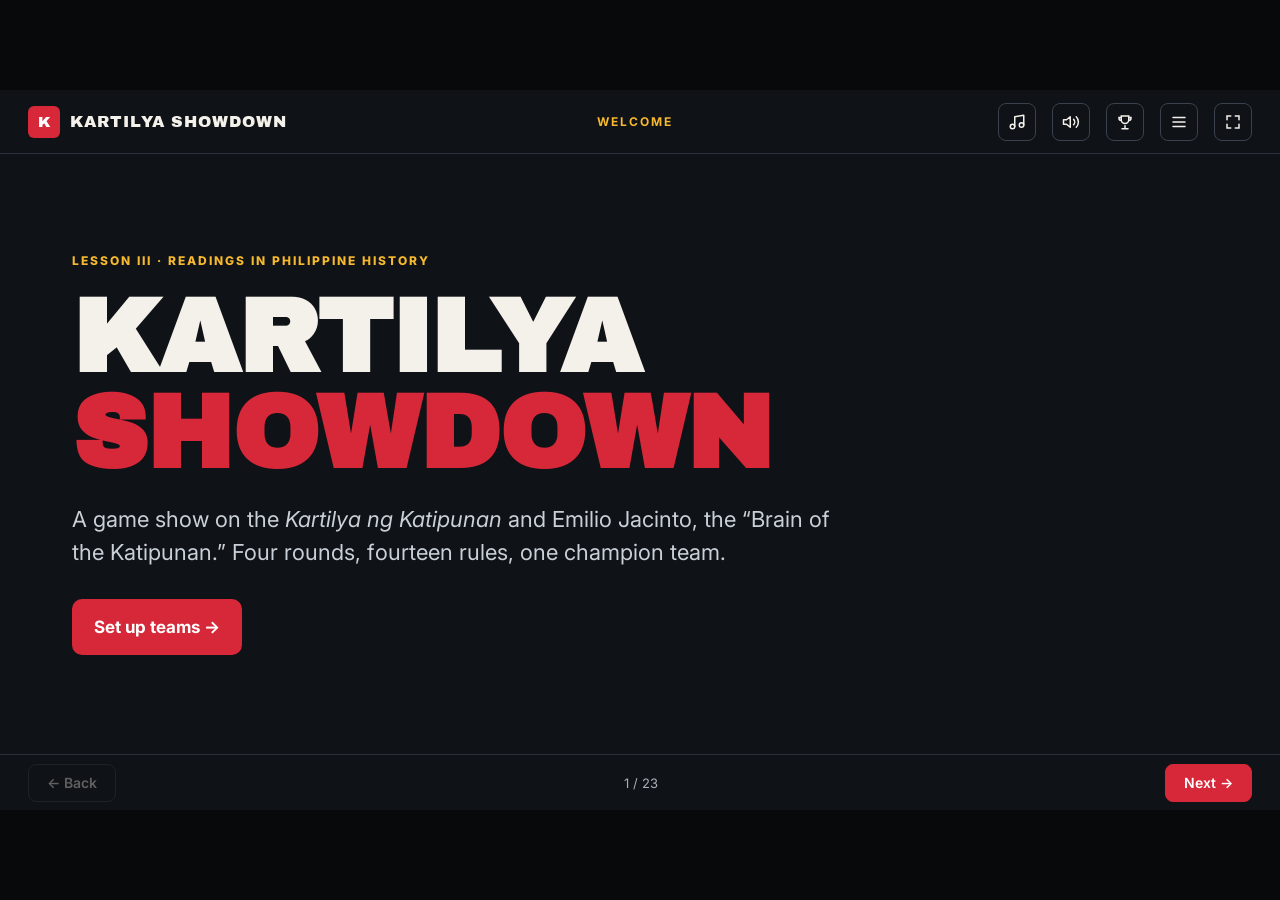
==== commit ff2dd12f: "Add game show music and sound effects and remove letterbox movement in Wordle" ====
--- a/rph.html
+++ b/rph.html
@@ -6,147 +6,7 @@
 <title>Kartilya Showdown</title>
 <link rel="preconnect" href="https://fonts.googleapis.com">
 <link href="https://fonts.googleapis.com/css2?family=Archivo+Black&family=Inter:wght@400;500;600;700;800&display=swap" rel="stylesheet">
-<style>
-:root{
-  --bg:#0F1216;--panel:#1A1F26;--panel2:#232A33;--line:#2A313B;--line2:#3A424D;
-  --text:#F4F1EA;--muted:#A7B0BC;--soft:#C9D0D8;
-  --red:#D62839;--gold:#F5B82E;--green:#3E9B5F;--yellow:#E2A721;--gray:#3A414B;
-  --paper:#F4F1EA;--ink:#1A1712;--ink2:#4A4336;--crimson:#B51F2E;
-  --disp:'Archivo Black',Impact,sans-serif;--body:Inter,system-ui,sans-serif;
-}
-*{box-sizing:border-box}
-html,body{margin:0;height:100%;background:#07090B;overflow:hidden}
-#stage{position:absolute;left:50%;top:50%;width:1280px;height:720px;background:var(--bg);color:var(--text);font-family:var(--body);display:flex;flex-direction:column;transform-origin:center center;overflow:hidden}
-button{font-family:var(--body);cursor:pointer}
-button:focus-visible{outline:3px solid var(--gold);outline-offset:2px}
-.disp{font-family:var(--disp)}
-.muted{color:var(--muted)}.small{font-size:13px}
-/* header */
-#hdr{height:64px;flex:none;display:flex;align-items:center;gap:16px;padding:0 28px;border-bottom:1px solid var(--line)}
-.logo{display:flex;align-items:center;gap:10px;flex:none}
-.logo .k{width:32px;height:32px;border-radius:6px;background:var(--red);display:flex;align-items:center;justify-content:center;font-family:var(--disp);font-size:15px;color:#fff}
-.logo span{font-family:var(--disp);font-size:16px;letter-spacing:1px}
-#sec{flex:1;text-align:center;font-size:12px;font-weight:700;letter-spacing:2px;text-transform:uppercase;color:var(--gold);white-space:nowrap;overflow:hidden;text-overflow:ellipsis}
-#pills{display:flex;gap:6px;flex-wrap:nowrap;max-width:520px;overflow:hidden}
-.pill{display:flex;align-items:center;gap:6px;padding:5px 11px;border-radius:999px;background:var(--panel2);border:0;color:var(--text);font-size:12px;font-weight:600;white-space:nowrap}
-.pill i{width:9px;height:9px;border-radius:50%;background:var(--c);display:inline-block}
-.pill b{font-family:var(--disp);font-weight:400;font-size:13px}
-.icon-btn{width:38px;height:38px;border-radius:8px;border:1px solid var(--line2);background:transparent;color:var(--text);display:flex;align-items:center;justify-content:center;flex:none}
-.icon-btn:hover{background:var(--panel2)}
-/* main + footer */
-#main{flex:1;position:relative;overflow:hidden}
-#ftr{height:56px;flex:none;display:flex;align-items:center;justify-content:space-between;padding:0 28px;border-top:1px solid var(--line)}
-#prog{font-size:13px;color:var(--muted)}
-.nav{height:38px;padding:0 18px;border-radius:8px;border:1px solid var(--line2);background:transparent;color:var(--text);font-weight:600;font-size:14px}
-.nav:hover{background:var(--panel2)}
-.nav.next{background:var(--red);border-color:var(--red);color:#fff}
-.nav:disabled{opacity:.35;cursor:default}
-/* generic */
-.screen{position:absolute;inset:0;padding:28px 40px;display:flex;flex-direction:column;animation:fade .25s ease}
-@keyframes fade{from{opacity:0;transform:translateY(6px)}to{opacity:1;transform:none}}
-.panel{background:var(--panel);border:1px solid var(--line);border-radius:16px}
-.paper{background:var(--paper);color:var(--ink);border-radius:16px}
-.btn{height:48px;padding:0 22px;border-radius:10px;border:0;background:var(--red);color:#fff;font-weight:700;font-size:15px}
-.btn:hover{filter:brightness(1.08)}
-.btn.ghost{background:transparent;border:1px solid var(--line2);color:var(--text);font-weight:600}
-.btn.ghost:hover{background:var(--panel2);filter:none}
-.btn.light{background:var(--paper);color:var(--bg)}
-.btn.sm{height:40px;padding:0 16px;font-size:14px}
-.btn:disabled{opacity:.4;cursor:default;filter:none}
-.eyebrow{font-size:12px;font-weight:800;letter-spacing:2px;text-transform:uppercase;color:var(--gold)}
-.chip{display:inline-block;padding:5px 12px;border-radius:999px;background:var(--ink);color:var(--paper);font-size:11px;font-weight:800;letter-spacing:1px;text-transform:uppercase}
-.chip.good{background:#1E4D8C;color:#fff}.chip.others{background:#8A1C28;color:#fff}
-.row{display:flex;gap:12px;align-items:center}
-/* award */
-.award{display:flex;flex-wrap:wrap;align-items:center;gap:8px}
-.award .lbl{font-size:12px;font-weight:800;letter-spacing:1.5px;text-transform:uppercase;color:var(--muted);margin-right:4px}
-.paper .award .lbl{color:var(--ink2)}
-.stepper{display:flex;align-items:center;gap:6px;margin-right:6px}
-.stepper b{font-family:var(--disp);font-weight:400;font-size:18px;min-width:22px;text-align:center}
-.mini{width:30px;height:30px;border-radius:6px;border:1px solid var(--line2);background:transparent;color:inherit;font-size:16px;font-weight:700}
-.paper .mini{border-color:#CFC7B6}
-.tbtn{height:34px;padding:0 12px;border-radius:8px;border:2px solid var(--c);background:transparent;color:inherit;font-weight:700;font-size:13px}
-.tbtn:hover{background:var(--c);color:#fff}
-/* toast */
-#toast{position:absolute;left:50%;bottom:72px;transform:translateX(-50%) translateY(20px);background:var(--gold);color:var(--bg);font-weight:800;padding:10px 18px;border-radius:999px;opacity:0;transition:.25s;pointer-events:none;z-index:50}
-#toast.on{opacity:1;transform:translateX(-50%)}
-/* overlay */
-.ov{position:absolute;inset:0;background:rgba(7,9,11,.78);display:flex;align-items:center;justify-content:center;z-index:40;animation:fade .2s}
-.ov .box{width:620px;max-height:600px;overflow:auto;padding:28px}
-/* 4p1w */
-.pics{display:grid;grid-template-columns:repeat(2,minmax(0,1fr));gap:12px;width:520px;flex:none}
-.pic{height:256px;border-radius:14px;background:linear-gradient(#232A33,#1A1F26);border:1px solid var(--line);display:flex;align-items:center;justify-content:center;font-size:120px;overflow:hidden}
-.pic img{width:100%;height:100%;object-fit:cover}
-.slots{display:flex;gap:6px;flex-wrap:nowrap}
-.slot{border-radius:8px;border:2px solid var(--line2);display:flex;align-items:center;justify-content:center;font-family:var(--disp);color:var(--bg);background:transparent;padding:0}
-.slot.f{background:var(--paper);border-color:var(--paper)}
-.slot.l{background:var(--gold);border-color:var(--gold)}
-.slot.ok{background:var(--green);border-color:var(--green);color:#fff}
-.slots.bad .slot{background:var(--red);border-color:var(--red);color:#fff}
-.slots.bad{animation:shake .4s}
-@keyframes shake{25%{transform:translateX(-8px)}50%{transform:translateX(8px)}75%{transform:translateX(-4px)}}
-.bank{display:grid;gap:8px}
-.lt{height:52px;border-radius:8px;border:0;background:#3A434F;color:var(--text);font-family:var(--disp);font-size:22px}
-.lt:hover{background:#4A5562}
-.lt.u{visibility:hidden}
-/* wordle */
-.wgrid{display:flex;flex-direction:column;gap:6px}
-.wrow{display:flex;gap:6px}
-.wt{width:54px;height:54px;border-radius:6px;border:2px solid var(--line);display:flex;align-items:center;justify-content:center;font-family:var(--disp);font-size:26px}
-.wt.t{border-color:#7D8794}
-.wt.g{background:var(--green);border-color:var(--green);color:#fff;animation:flip .4s}
-.wt.y{background:var(--yellow);border-color:var(--yellow);color:var(--bg);animation:flip .4s}
-.wt.x{background:var(--gray);border-color:var(--gray);color:#fff;animation:flip .4s}
-@keyframes flip{0%{transform:rotateX(90deg)}100%{transform:none}}
-.wrow.bad{animation:shake .4s}
-.kb{display:flex;flex-direction:column;gap:6px;align-items:center}
-.kr{display:flex;gap:5px}
-.key{width:42px;height:46px;border:0;border-radius:6px;background:#4A535E;color:var(--text);font-weight:800;font-size:15px}
-.key.w{width:72px;font-size:12px}
-.key.g{background:var(--green);color:#fff}.key.y{background:var(--yellow);color:var(--bg)}.key.x{background:#232A33;color:#5B6470}
-.blank{display:inline-block;min-width:96px;border-bottom:3px solid var(--gold);height:1em;vertical-align:baseline}
-.hl{color:var(--crimson);font-weight:800}
-/* connections */
-.cgrid{display:grid;grid-template-columns:repeat(4,minmax(0,1fr));gap:10px}
-.ct{height:74px;border:0;border-radius:10px;background:#E9E4D8;color:var(--ink);font-weight:800;font-size:16px;text-transform:uppercase;padding:0 8px;line-height:1.15}
-.ct.s{background:#5A6472;color:#fff}
-.ct:hover{filter:brightness(.96)}
-.cbar{min-height:74px;border-radius:10px;color:var(--ink);display:flex;flex-direction:column;align-items:center;justify-content:center;gap:2px;padding:8px 16px;text-align:center;animation:fade .3s}
-.cbar b{font-size:15px;letter-spacing:.5px;text-transform:uppercase}
-.cbar span{font-size:15px}
-.cbar em{font-size:12px;font-style:normal;opacity:.8}
-.dots{display:flex;gap:8px}
-.dot{width:14px;height:14px;border-radius:50%;background:var(--paper)}
-.dot.o{background:transparent;border:2px solid #4A535E}
-/* scenario */
-.opts{display:grid;grid-template-columns:repeat(2,minmax(0,1fr));gap:12px}
-.opt{display:flex;gap:16px;align-items:center;text-align:left;padding:14px 18px;border-radius:14px;border:2px solid var(--line);background:var(--panel);color:var(--text);min-height:78px}
-.opt:hover{border-color:var(--line2);background:var(--panel2)}
-.opt .lt2{width:44px;height:44px;flex:none;border-radius:10px;background:var(--gold);color:var(--bg);font-family:var(--disp);font-size:20px;display:flex;align-items:center;justify-content:center}
-.opt strong{font-size:15.5px;font-weight:600;line-height:1.38;display:block}
-.opt small.rn{font-size:11px;font-weight:800;letter-spacing:1.5px;text-transform:uppercase;color:var(--gold);display:block;margin-bottom:3px}
-.opt.p{border-color:var(--gold)}
-.opt.ok{border-color:var(--green);background:#16301F}
-.opt.no{border-color:var(--red);background:#3A161B}
-.opt.dim{opacity:.45}
-/* sort */
-.bin{flex:1;border-radius:14px;padding:14px 16px;display:flex;flex-direction:column;gap:10px;min-height:120px}
-.bin .chips{display:flex;flex-wrap:wrap;gap:6px}
-.rchip{width:38px;height:38px;border-radius:8px;background:rgba(255,255,255,.16);display:flex;align-items:center;justify-content:center;font-family:var(--disp);font-size:16px;animation:fade .3s}
-.sortbtn{flex:1;height:80px;border-radius:14px;border:0;font-size:19px;font-weight:800;color:#fff;padding:0 16px}
-/* lesson table */
-.rtab{display:grid;grid-template-columns:repeat(2,minmax(0,1fr));gap:18px;flex:1;min-height:0}
-.rcol{border-radius:14px;padding:16px 20px;display:flex;flex-direction:column;gap:11px}
-.rr{display:flex;gap:10px;font-size:16.5px;line-height:1.38}
-.rr b{font-family:var(--disp);font-weight:400;min-width:22px;color:var(--gold)}
-/* teams */
-.tcard{display:flex;align-items:center;gap:10px;padding:10px 12px;border-radius:12px;background:var(--panel2)}
-.tcard input{flex:1;background:transparent;border:0;color:var(--text);font:600 17px var(--body);min-width:0}
-.tcard input:focus{outline:none;border-bottom:2px solid var(--gold)}
-.sw{width:18px;height:18px;border-radius:50%;flex:none}
-.field{height:50px;border-radius:10px;border:1px solid var(--line2);background:var(--panel2);color:var(--text);font:600 17px var(--body);padding:0 16px;flex:1}
-.field:focus{outline:2px solid var(--gold)}
-</style>
+<link rel="stylesheet" href="rph.css">
 </head>
 <body>
 <div id="stage">
@@ -154,6 +14,8 @@
     <div class="logo"><div class="k">K</div><span>KARTILYA SHOWDOWN</span></div>
     <div id="sec"></div>
     <div id="pills"></div>
+    <button class="icon-btn" id="bMusic" aria-label="Toggle music" title="Music (M)"><svg width="18" height="18" viewBox="0 0 24 24" fill="none" stroke="currentColor" stroke-width="2" stroke-linecap="round" stroke-linejoin="round" aria-hidden="true"><path d="M9 18V5l12-2v13"/><circle cx="6" cy="18" r="3"/><circle cx="18" cy="16" r="3"/></svg></button>
+    <button class="icon-btn" id="bSfx" aria-label="Toggle sound effects" title="Sound effects (S)"><svg width="18" height="18" viewBox="0 0 24 24" fill="none" stroke="currentColor" stroke-width="2" stroke-linecap="round" stroke-linejoin="round" aria-hidden="true"><path d="M11 5L6 9H2v6h4l5 4V5z"/><path d="M15.5 8.5a5 5 0 0 1 0 7M19 5a10 10 0 0 1 0 14"/></svg></button>
     <button class="icon-btn" id="bScores" aria-label="Scoreboard" title="Scoreboard"><svg width="18" height="18" viewBox="0 0 24 24" fill="none" stroke="currentColor" stroke-width="2" stroke-linecap="round" aria-hidden="true"><path d="M8 21h8M12 17v4M7 4h10v5a5 5 0 0 1-10 0V4zM7 6H4v1a3 3 0 0 0 3 3M17 6h3v1a3 3 0 0 1-3 3"/></svg></button>
     <button class="icon-btn" id="bMenu" aria-label="Jump to section" title="Jump to section"><svg width="18" height="18" viewBox="0 0 24 24" fill="none" stroke="currentColor" stroke-width="2" stroke-linecap="round" aria-hidden="true"><path d="M4 6h16M4 12h16M4 18h16"/></svg></button>
     <button class="icon-btn" id="bFull" aria-label="Fullscreen" title="Fullscreen (F)"><svg width="18" height="18" viewBox="0 0 24 24" fill="none" stroke="currentColor" stroke-width="2" stroke-linecap="round" aria-hidden="true"><path d="M4 9V4h5M20 9V4h-5M4 15v5h5M20 15v5h-5"/></svg></button>
@@ -166,408 +28,7 @@
   </footer>
   <div id="toast"></div>
 </div>
-<script>
-/* =========================================================
-   CONTENT — edit here.
-   4 Pics 1 Word: each "pics" entry can be an emoji OR an image
-   path/URL (e.g. "img/newspaper.jpg") to use real photos.
-   ========================================================= */
-const GOOD='Becoming a Good Person', OTHERS='Treating Others with Respect and Equality';
-const RULES={
- 1:'Life without a noble cause is like a tree without shade or a harmful weed.',
- 2:'Good deeds lose their value when done for personal gain, not for the genuine desire to do good.',
- 3:'True kindness lies in acts of compassion, love for others, and being truthful.',
- 4:'Use reason as the standard for every action, deed, and word.',
- 5:'Regardless of skin color, all humans are equal. Superiority can exist in knowledge, wealth, and beauty but not in humanity.',
- 6:'Noble individuals prioritize honor over self-interest, while ignoble ones prioritize self-interest over honor.',
- 7:'The word of an honorable individual is trustworthy.',
- 8:'Don’t squander time; lost wealth can be regained, but lost time is gone forever.',
- 9:'Stand up for the oppressed and fight against oppressors.',
- 10:'Intelligence is shown by being careful with words and keeping secrets.',
- 11:'In life’s journey, the man leads, and the wife and children follow. If the leader strays, so do those who follow.',
- 12:'Treat women not as toys but as partners in life’s hardships. Respect their weaknesses and remember the mother who gave birth and nurtured during infancy.',
- 13:'Treat others’ family members with respect. A man’s value isn’t determined by his status or appearance, but by his good behavior, honesty, honor, fairness to others, and love for his homeland.',
- 14:'When these lessons reach everyone, and freedom brightens these islands, uniting people and bringing lasting joy, all the sacrifices made will be worth it.'
-};
-const CAT={1:GOOD,2:GOOD,3:GOOD,4:GOOD,6:GOOD,7:GOOD,8:GOOD,10:GOOD,5:OTHERS,9:OTHERS,11:OTHERS,12:OTHERS,13:OTHERS,14:OTHERS};
-const SHORT={1:'Life without a noble cause is like a tree without shade.',2:'Good deeds lose value when done for personal gain.',3:'True kindness is compassion, love for others, and truthfulness.',4:'Use reason as the standard for every action, deed, and word.',5:'Regardless of skin color, all humans are equal.',6:'Prioritize honor over self-interest.',7:'The word of an honorable person is trustworthy.',8:'Don’t squander time — lost time is gone forever.',9:'Stand up for the oppressed; fight against oppressors.',10:'Be careful with words and keep secrets.',11:'If the leader strays, so do those who follow.',12:'Treat women as partners, not toys; remember your mother.',13:'A person’s value is in their conduct, not status or looks.',14:'When these lessons reach everyone, the sacrifices will be worth it.'};
-
-const PICS=[
- {a:'KATIPUNAN',hint:'The secret society that fought for independence',pics:['👥','🤝','🗡️','🇵🇭'],
-  fact:'The <b>Kataastaasan Kagalang-galang na Katipunan ng mga Anak ng Bayan</b> — the <b>Katipunan</b> or <b>KKK</b> — was founded in <b>1892</b> and fought for Philippine independence from <b>Spain</b>. It wasn’t only about war: it stood for <b>equality, patriotism, and moral integrity</b>.'},
- {a:'BRAIN',hint:'Jacinto’s famous nickname',pics:['🧠','💡','📚','🤓'],
-  fact:'<b>Emilio Jacinto</b>, born <b>December 15, 1875</b>, became one of the key leaders of the Katipunan and earned the nickname <b>“Brain of the Katipunan”</b> — also called the “Brain of the Revolution.”'},
- {a:'KARTILYA',hint:'A primer — and the guidebook Jacinto wrote',pics:['📖','🔤','✏️','🧒'],
-  fact:'Jacinto wrote the original <b>Kartilya ng Katipunan</b>. Like a guidebook for members, it served as the organization’s <b>moral and ethical guide</b>.'},
- {a:'TREASURER',hint:'One of Jacinto’s jobs in the Katipunan',pics:['💰','🏦','🧾','🔐'],
-  fact:'Jacinto didn’t stop at writing — he was also the Katipunan’s <b>spokesperson</b> and <b>treasurer</b>.'},
- {a:'KALAYAAN',hint:'“Freedom” — and the Katipunan’s newspaper',pics:['🕊️','🔓','🗽','📰'],
-  fact:'Jacinto contributed to the Katipunan’s newspaper, <b><i>Kalayaan</i></b> (“Freedom”), under the pen name <b>Dimas-Ilaw</b>.'}
-];
-
-const WORDLE=[
- {a:'SHADE',rule:1,q:'What’s one noble cause you’d give your time to as a student — and who gets “shade” from it?'},
- {a:'REASON',rule:4,q:'When has a decision made out of anger or hype (instead of reason) backfired on someone you know?'},
- {a:'EQUAL',rule:5,q:'People can differ in knowledge, wealth, and beauty — but not in humanity. Where do we still see people treated as “less” today?'},
- {a:'HONOR',rule:6,q:'Would you take a higher grade if it meant cutting corners? What does choosing honor look like in school?'},
- {a:'TIME',rule:8,q:'Money can be earned back, time can’t. What’s one way students squander time — and why would Jacinto treat it so seriously?'}
-];
-
-const CONNECT=[
- {title:'Jacinto, the Katipunan & the Kartilya',groups:[
-  {name:'The founding of the Katipunan',items:['Bonifacio','Diwa','Plata','1892'],why:'Andr\u00e9s Bonifacio founded it in 1892 with Ladislao Diwa and Teodoro Plata.'},
-  {name:'Jacinto\u2019s writing',items:['Kartilya','Kalayaan','Dimas-Ilaw','Malolos Constitution'],why:'His guidebook, his newspaper, his pen name, and the first constitution the Kartilya influenced.'},
-  {name:'Doesn\u2019t decide a person\u2019s worth',items:['Skin color','Wealth','Status','Appearance'],why:'Rules 5 & 13: all humans are equal; value isn\u2019t status or appearance.'},
-  {name:'What DOES decide a person\u2019s worth',items:['Honesty','Honor','Fairness','Love for homeland'],why:'Rule 13: good behavior, honesty, honor, fairness, love for homeland.'}]}
-];
-
-const SCEN=[
- {t:'Your org holds a feeding program. One member shows up only for the photo, posts it with #blessed, and leaves before the actual work starts.',o:[2,7,9,13],a:2,why:'The good deed was done for clout, not out of a genuine desire to do good — so it loses its value.',q:'Is a good deed still “good” if it’s mainly done for likes?'},
- {t:'A classmate trusts you with something personal. That night, you post it in the block group chat “as a joke.”',o:[4,7,10,13],a:10,why:'Jacinto says intelligence shows in being careful with words and keeping secrets.',q:'What does “keeping secrets” mean in the age of screenshots?'},
- {t:'Your groupmate says, “I’ll finish my part by Friday, promise!” Friday comes — they’re offline and ghost the group chat.',o:[1,7,8,11],a:7,why:'An honorable person’s word can be trusted. A broken promise breaks that trust.',q:'How do you rebuild trust after breaking your word?'},
- {t:'A transferee from the province gets teased every day because of their accent. The rest of the class either laughs along or stays quiet.',o:[2,6,8,9],a:9,why:'The Kartilya asks us to stand up for the oppressed and against those who oppress them — silence lets it continue.',q:'What’s a realistic way to “stand up” for someone in class?'},
- {t:'The class president copies answers during a quiz. Soon, half the block decides it’s fine to cheat too.',o:[3,8,11,14],a:11,why:'When the one leading strays, those who follow stray too. A leader’s example spreads.',q:'Rule 11 was written for families in the 1890s. How would you rewrite it for student leaders today?'},
- {t:'When forming groups, one student only invites the rich, popular, good-looking classmates.',o:[3,8,10,13],a:13,why:'A person’s value isn’t determined by status or appearance, but by behavior, honesty, honor, and fairness.',q:'What qualities should actually matter when choosing groupmates?'},
- {t:'During planning, a groupmate says, “She’s a girl, so she’ll just handle the decorations.”',o:[2,4,9,12],a:12,why:'Women are to be treated as partners in life’s hardships — equals, not accessories.',q:'Why was this idea progressive for a revolutionary group in 1892?'},
- {t:'You could submit the whole report under your name for a higher grade, even though your groupmate wrote half of it.',o:[1,4,6,12],a:6,why:'Noble people put honor above self-interest. Taking credit puts self-interest first.',q:'Is a grade worth more than your honor? Why do we sometimes act like it is?'},
- {t:'You comfort a friend who failed an exam… then laugh about it with others behind their back.',o:[3,8,11,14],a:3,why:'True kindness means compassion, love for others, and being truthful — not kindness only to someone’s face.',q:'What’s the difference between being nice and being kind?'},
- {t:'The deadline is tomorrow. You’ve known about it for three weeks, but spent all that time scrolling and gaming.',o:[1,7,8,13],a:8,why:'Lost wealth can be regained, but lost time is gone forever.',q:'What’s one habit that “steals” your time the most?'}
-];
-
-const TEAM_COLORS=['#D62839','#1F7AE0','#E07A1F','#3E9B5F','#9B5DE5','#E2A721','#14B8A6','#EC4899','#64748B','#84CC16'];
-
-/* ========================= helpers ========================= */
-function h(tag,props,...kids){const el=document.createElement(tag);if(props)for(const k in props){const v=props[k];if(v==null||v===false)continue;if(k==='class')el.className=v;else if(k==='style')el.style.cssText=v;else if(k==='html')el.innerHTML=v;else if(k.slice(0,2)==='on')el.addEventListener(k.slice(2),v);else el.setAttribute(k,v===true?'':v);}for(const c of kids.flat(Infinity)){if(c==null||c===false)continue;el.appendChild(c instanceof Node?c:document.createTextNode(String(c)));}return el;}
-const store={get(k,d){try{const v=localStorage.getItem('kshow_'+k);return v?JSON.parse(v):d}catch(e){return d}},set(k,v){try{localStorage.setItem('kshow_'+k,JSON.stringify(v))}catch(e){}}};
-function hash(s){let x=2166136261;for(const c of s){x^=c.charCodeAt(0);x=Math.imul(x,16777619)}return x>>>0}
-function rng(seed){let s=seed>>>0||1;return()=>{s^=s<<13;s>>>=0;s^=s>>>17;s^=s<<5;s>>>=0;return s/4294967296}}
-function shuffle(a,seed){const r=seed==null?Math.random:rng(seed);const b=a.slice();for(let i=b.length-1;i>0;i--){const j=Math.floor(r()*(i+1));[b[i],b[j]]=[b[j],b[i]]}return b}
-const esc=s=>s.replace(/[&<>"]/g,c=>({'&':'&amp;','<':'&lt;','>':'&gt;','"':'&quot;'}[c]));
-function isImg(p){return /[./]/.test(p)&&!/^\p{Extended_Pictographic}/u.test(p)}
-
-let teams=store.get('teams',[]);
-let cur=0;
-const ps={};
-function save(){store.set('teams',teams)}
-function toast(m){const t=document.getElementById('toast');t.textContent=m;t.classList.add('on');clearTimeout(toast._t);toast._t=setTimeout(()=>t.classList.remove('on'),1600)}
-
-function awardRow(st,def,label){
-  if(st.pts==null)st.pts=def;
-  const kids=[h('span',{class:'lbl'},label||'Award'),
-    h('div',{class:'stepper'},h('button',{class:'mini','aria-label':'Fewer points',onclick:()=>{st.pts=Math.max(1,st.pts-1);rerender()}},'−'),h('b',null,st.pts),h('button',{class:'mini','aria-label':'More points',onclick:()=>{st.pts++;rerender()}},'+'))];
-  if(!teams.length)kids.push(h('span',{class:'small',style:'opacity:.75'},'Add teams on the Teams screen to give points.'));
-  teams.forEach(t=>kids.push(h('button',{class:'tbtn',style:'--c:'+t.color,onclick:()=>{t.score+=st.pts;save();(st.given=st.given||[]).push(t.name+' +'+st.pts);toast('+'+st.pts+' to '+t.name);rerender()}},'+'+st.pts+' '+t.name)));
-  const w=h('div',{class:'award'},kids);
-  if(st.given&&st.given.length)w.appendChild(h('span',{class:'small',style:'opacity:.7'},'✓ '+st.given.join(', ')));
-  return w;
-}
-
-/* ========================= screens ========================= */
-const S=[];
-function add(section,render,extra){S.push(Object.assign({section,render},extra||{}))}
-
-/* --- Title --- */
-add('Welcome',(m)=>{
-  m.append(h('div',{class:'screen',style:'justify-content:center;gap:22px;padding:40px 72px'},
-    h('span',{class:'eyebrow'},'Lesson III · Readings in Philippine History'),
-    h('h1',{class:'disp',style:'margin:0;font-size:104px;line-height:.92;letter-spacing:-1px'},'KARTILYA',h('br'),h('span',{style:'color:var(--red)'},'SHOWDOWN')),
-    h('p',{style:'margin:0;font-size:22px;line-height:1.5;color:var(--soft);max-width:760px'},'A game show on the ',h('i',null,'Kartilya ng Katipunan'),' and Emilio Jacinto, the “Brain of the Katipunan.” Four rounds, fourteen rules, one champion team.'),
-    h('div',{class:'row',style:'margin-top:8px'},h('button',{class:'btn',style:'height:56px;font-size:17px',onclick:()=>go(cur+1)},'Set up teams →'))
-  ));
-});
-
-/* --- Teams --- */
-add('Teams',(m)=>{
-  const inp=h('input',{class:'field',placeholder:'Team name, e.g. Team Bonifacio','aria-label':'New team name',maxlength:'24'});
-  const addTeam=()=>{const n=inp.value.trim();if(!n)return;teams.push({name:n,score:0,color:TEAM_COLORS[teams.length%TEAM_COLORS.length]});save();rerender();setTimeout(()=>{const i=document.querySelector('.field');i&&i.focus()},0)};
-  inp.addEventListener('keydown',e=>{if(e.key==='Enter'){e.preventDefault();addTeam()}});
-  m.append(h('div',{class:'screen',style:'gap:20px'},
-    h('div',null,h('span',{class:'eyebrow'},'Before we start'),h('h2',{class:'disp',style:'margin:6px 0 0;font-size:44px'},'Add your teams')),
-    h('div',{style:'display:flex;gap:28px;flex:1;min-height:0'},
-      h('div',{style:'width:460px;display:flex;flex-direction:column;gap:14px'},
-        h('div',{class:'row'},inp,h('button',{class:'btn',style:'height:50px',onclick:addTeam},'Add')),
-        h('p',{class:'muted',style:'margin:0;font-size:15px;line-height:1.5'},'Type a name and press Enter. Click a name to rename it. Scores save in this browser, so a refresh won’t wipe them.'),
-        h('div',{class:'row',style:'margin-top:auto'},
-          h('button',{class:'btn ghost sm',onclick:()=>{teams.forEach(t=>t.score=0);save();rerender();toast('Scores reset')}},'Reset scores'),
-          h('button',{class:'btn ghost sm',onclick:()=>{if(confirmClear())rerender()}},'Remove all teams'))
-      ),
-      h('div',{class:'panel',style:'flex:1;padding:18px;display:grid;grid-template-columns:repeat(2,minmax(0,1fr));gap:10px;align-content:start;overflow:auto'},
-        teams.length?teams.map((t,i)=>{const ti=h('input',{value:t.name,'aria-label':'Team name',maxlength:'24'});ti.addEventListener('change',()=>{t.name=ti.value.trim()||t.name;save();renderChrome()});
-          return h('div',{class:'tcard'},h('span',{class:'sw',style:'background:'+t.color}),ti,h('span',{class:'disp',style:'font-size:16px;color:var(--muted)'},t.score),h('button',{class:'mini','aria-label':'Remove '+t.name,onclick:()=>{teams.splice(i,1);save();rerender()}},'×'))})
-        :h('div',{class:'muted',style:'grid-column:1/-1;padding:40px;text-align:center;font-size:16px'},'No teams yet.')
-      )
-    )
-  ));
-},{typing:true});
-let clearArmed=false;
-function confirmClear(){if(!clearArmed){clearArmed=true;toast('Click again to remove all teams');setTimeout(()=>clearArmed=false,2500);return false}teams=[];save();clearArmed=false;return true}
-
-/* --- Objectives + diagnostic --- */
-add('Learning Objectives',(m,st)=>{
-  const objs=['Grasp the historical context and role of the <i>Kartilya ng Katipunan</i> in the Philippine revolution.','Evaluate the principles in the <i>Kartilya ng Katipunan</i> and their relevance today.','Study Emilio Jacinto’s life, contributions, and his role in the Katipunan.','Use lessons from the <i>Kartilya ng Katipunan</i> in personal and academic contexts.'];
-  m.append(h('div',{class:'screen',style:'gap:20px'},
-    h('div',null,h('span',{class:'eyebrow'},'Lesson III'),h('h2',{class:'disp',style:'margin:6px 0 0;font-size:40px'},'Kartilya ng Katipunan: Emilio Jacinto')),
-    h('div',{style:'display:flex;gap:24px;flex:1;min-height:0'},
-      h('div',{class:'panel',style:'flex:1;padding:32px 40px;display:flex;flex-direction:column;gap:22px;justify-content:center'},
-        h('span',{class:'eyebrow',style:'color:var(--muted)'},'By the end, we should be able to…'),
-        objs.map((o,i)=>h('div',{style:'display:flex;gap:14px;align-items:flex-start'},h('span',{class:'disp',style:'font-size:22px;color:var(--gold);min-width:26px'},i+1),h('span',{style:'font-size:22px;line-height:1.45',html:o})))
-      )
-    )
-  ));
-});
-
-/* --- Round intro builder --- */
-function intro(section,n,name,tag,how,covers){
-  add(section,(m)=>{
-    m.append(h('div',{class:'screen',style:'justify-content:center;gap:26px;padding:40px 72px'},
-      h('div',{style:'display:flex;gap:28px;align-items:flex-end'},
-        h('span',{class:'disp',style:'font-size:150px;line-height:.8;color:var(--red)'},n),
-        h('div',null,h('span',{class:'eyebrow'},n==='F'?'Final round':'Round '+n),h('h2',{class:'disp',style:'margin:6px 0 0;font-size:58px;line-height:1'},name),h('p',{style:'margin:8px 0 0;font-size:19px;color:var(--soft)'},tag))),
-      h('div',{style:'display:flex;gap:20px'},
-        h('div',{class:'panel',style:'flex:1.4;padding:20px 24px;display:flex;flex-direction:column;gap:10px'},h('span',{class:'eyebrow',style:'color:var(--muted)'},'How to play'),how.map(x=>h('div',{style:'font-size:17px;line-height:1.45;display:flex;gap:10px'},h('span',{style:'color:var(--gold)'},'▸'),h('span',{html:x})))),
-        h('div',{class:'panel',style:'flex:1;padding:20px 24px;display:flex;flex-direction:column;gap:10px'},h('span',{class:'eyebrow',style:'color:var(--muted)'},'What it covers'),h('p',{style:'margin:0;font-size:17px;line-height:1.5;color:var(--soft)',html:covers}))
-      )
-    ));
-  });
-}
-
-/* --- 4 Pics 1 Word --- */
-function fourPics(d,i){
-  add('Round 1 · 4 Pics 1 Word · '+(i+1)+' of '+PICS.length,(m,st)=>{
-    const A=d.a,L=A.length;
-    if(!st.init){st.init=true;const pool='ABDEGHILMNOPRSTUY';const r=rng(hash(A));const ls=A.split('');let n=Math.max(12,L+4);if(n%2)n++;while(ls.length<n)ls.push(pool[Math.floor(r()*pool.length)]);st.bank=shuffle(ls,hash(A)+7).map(ch=>({ch,u:false}));st.slots=Array(L).fill(null);st.lock=Array(L).fill(false);st.hints=0;}
-    const sz=Math.min(58,Math.floor((640-(L-1)*6)/L));
-    const slots=h('div',{class:'slots'+(st.bad?' bad':'')},st.slots.map((bi,k)=>h('button',{class:'slot'+(bi!=null?(st.solved?' ok':st.lock[k]?' l':' f'):''),style:`width:${sz}px;height:${Math.round(sz*1.15)}px;font-size:${Math.round(sz*.52)}px`,'aria-label':'Letter slot '+(k+1),onclick:()=>{if(!st.solved){unplace(st,k);rerender()}}},bi!=null?st.bank[bi].ch:'')));
-    const cols=st.bank.length/2;
-    const right=[h('div',null,h('span',{class:'eyebrow',style:'color:var(--muted)'},'What’s the word? · '+L+' letters'),h('p',{style:'margin:6px 0 0;font-size:20px;color:var(--soft)'},'Hint: '+d.hint)),slots];
-    if(st.solved){
-      right.push(h('div',{class:'paper',style:'padding:20px 22px;display:flex;flex-direction:column;gap:14px'},
-        h('span',{style:'font-size:12px;font-weight:800;letter-spacing:2px;color:var(--crimson)'},st.shown?'THE ANSWER':'SOLVED!'),
-        h('p',{style:'margin:0;font-size:18px;line-height:1.5',html:d.fact}),
-        awardRow(st,Math.max(1,3-st.hints))),
-        h('div',{class:'row'},h('button',{class:'btn',onclick:()=>go(cur+1)},'Next →')));
-    }else{
-      right.push(h('div',{class:'bank',style:`grid-template-columns:repeat(${cols},minmax(0,1fr));max-width:${cols*60}px`},st.bank.map((b,bi)=>h('button',{class:'lt'+(b.u?' u':''),onclick:()=>{place(st,bi,A);rerender()}},b.ch))),
-        h('div',{class:'row',style:'flex-wrap:wrap'},
-          h('button',{class:'btn ghost sm',onclick:()=>{hint(st,A);rerender()}},'Reveal a letter (−1 pt)'),
-          h('button',{class:'btn ghost sm',onclick:()=>{st.slots.forEach((_,k)=>unplace(st,k));rerender()}},'Clear'),
-          h('button',{class:'btn sm',onclick:()=>{showAll(st,A);rerender()}},'Show answer')));
-    }
-    m.append(h('div',{class:'screen',style:'flex-direction:row;gap:40px;align-items:center'},
-      h('div',{class:'pics'},d.pics.map(p=>h('div',{class:'pic'},isImg(p)?h('img',{src:p,alt:''}):h('span',{'aria-hidden':'true'},p)))),
-      h('div',{style:'flex:1;display:flex;flex-direction:column;gap:22px;min-width:0'},right)));
-  },{key:(e,st)=>{if(st.solved)return false;const k=e.key.toUpperCase();if(/^[A-Z]$/.test(k)){const bi=st.bank.findIndex(b=>!b.u&&b.ch===k);if(bi>=0){place(st,bi,d.a);rerender()}return true}if(e.key==='Backspace'){for(let k2=st.slots.length-1;k2>=0;k2--){if(st.slots[k2]!=null&&!st.lock[k2]){unplace(st,k2);break}}rerender();return true}return false}});
-}
-function place(st,bi,A){const k=st.slots.indexOf(null);if(k<0||st.bank[bi].u)return;st.slots[k]=bi;st.bank[bi].u=true;check(st,A)}
-function unplace(st,k){if(st.lock[k]||st.slots[k]==null)return;st.bank[st.slots[k]].u=false;st.slots[k]=null}
-function check(st,A){if(st.slots.includes(null))return;const w=st.slots.map(b=>st.bank[b].ch).join('');if(w===A){st.solved=true;toast('Correct!')}else{st.bad=true;setTimeout(()=>{st.bad=false;rerender()},600)}}
-function hint(st,A){const k=st.lock.indexOf(false);if(k<0)return;unplace(st,k);let bi=st.bank.findIndex(b=>!b.u&&b.ch===A[k]);if(bi<0){const j=st.slots.findIndex((b,jj)=>b!=null&&!st.lock[jj]&&st.bank[b].ch===A[k]);if(j<0)return;bi=st.slots[j];unplace(st,j)}st.slots[k]=bi;st.bank[bi].u=true;st.lock[k]=true;st.hints++;check(st,A)}
-function showAll(st,A){st.slots.forEach((_,k)=>{st.lock[k]=false;unplace(st,k)});st.bank.forEach(b=>b.u=false);for(let k=0;k<A.length;k++){const bi=st.bank.findIndex(b=>!b.u&&b.ch===A[k]);st.slots[k]=bi;st.bank[bi].u=true}st.solved=true;st.shown=true;st.hints=Math.max(st.hints,3)}
-
-/* --- Lesson screens --- */
-function lessonJacinto(){
-  add('Lesson · The Brain of the Katipunan',(m)=>{
-    const card=(title,items)=>h('div',{class:'panel',style:'flex:1;padding:22px 26px;display:flex;flex-direction:column;gap:12px'},h('span',{class:'eyebrow'},title),items.map(x=>h('div',{style:'font-size:17px;line-height:1.45;display:flex;gap:10px'},h('span',{style:'color:var(--red)'},'■'),h('span',{html:x}))));
-    m.append(h('div',{class:'screen',style:'gap:20px'},
-      h('h2',{class:'disp',style:'margin:0;font-size:40px'},'Recap: the Katipunan & its “Brain”'),
-      h('div',{style:'display:flex;gap:20px;flex:1;min-height:0'},
-        card('The Katipunan (KKK)',['Officially the <b>Kataastaasan Kagalang-galang na Katipunan ng mga Anak ng Bayan</b>.','Founded in <b>1892</b> by Filipino patriots led by <b>Andrés Bonifacio</b>, with co-founders <b>Ladislao Diwa</b> and <b>Teodoro Plata</b>.','Played a major role in the fight for independence from <b>Spain</b>.','Stood for <b>equality, patriotism, and moral integrity</b>, all laid out in the <i>Kartilya</i>.']),
-        card('Emilio Jacinto',['Born <b>December 15, 1875</b>; one of the most important figures in Philippine history.','Nicknamed the <b>“Brain of the Katipunan”</b> / “Brain of the Revolution.”','Wrote the original <b><i>Kartilya ng Katipunan</i></b>, the organization’s moral and ethical guide.','The Katipunan’s <b>spokesperson</b> and <b>treasurer</b>; wrote for its newspaper <b><i>Kalayaan</i></b> as <b>Dimas-Ilaw</b>.'])
-      )));
-  });
-  add('Lesson · Spirit & Lasting Impact',(m)=>{
-    m.append(h('div',{class:'screen',style:'gap:20px'},
-      h('h2',{class:'disp',style:'margin:0;font-size:40px'},'Why the Kartilya matters'),
-      h('div',{style:'display:flex;gap:20px;flex:1;min-height:0'},
-        h('div',{class:'paper',style:'flex:1;padding:24px 28px;display:flex;flex-direction:column;gap:12px'},
-          h('span',{style:'font-size:12px;font-weight:800;letter-spacing:2px;color:var(--crimson)'},'A REFLECTION OF THE FILIPINO SPIRIT'),
-          h('p',{style:'margin:0;font-family:Georgia,serif;font-size:24px;line-height:1.35'},'“Like a mirror” of the values and ideals of the Filipino people during the revolution.'),
-          ['Champions <b>freedom and equality</b>, reflecting the progressive ideas of the <b>18th and 19th centuries</b>.','Shows how the Katipuneros thought: equality <b>regardless of gender, status, or wealth</b>.','Inspires <b>courage and strength</b> in the fight for freedom, and urges everyone to live by <b>fairness and integrity</b>.'].map(x=>h('div',{style:'font-size:16.5px;line-height:1.45;color:var(--ink2)',html:'• '+x}))),
-        h('div',{class:'paper',style:'flex:1;padding:24px 28px;display:flex;flex-direction:column;gap:12px'},
-          h('span',{style:'font-size:12px;font-weight:800;letter-spacing:2px;color:var(--crimson)'},'ITS LASTING IMPACT ON HISTORY'),
-          h('p',{style:'margin:0;font-family:Georgia,serif;font-size:24px;line-height:1.35'},'A cornerstone of Philippine history.'),
-          ['Its <b>14 rules</b> lay out how members should live and act, built on <b>two themes</b>: becoming a good person, and treating others with respect and equality.','Beyond guiding the revolution, it influenced the <b>Malolos Constitution</b>, the <b>first constitution of the Philippines</b>.','Jacinto’s work wasn’t just about fighting for independence; it helped shape the <b>values and direction of the nation’s future</b>.'].map(x=>h('div',{style:'font-size:16.5px;line-height:1.45;color:var(--ink2)',html:'• '+x})))
-      )));
-  });
-}
-function lessonTable(){
-  add('Lesson · The 14 Rules',(m)=>{
-    const col=(cat,cls,bg)=>h('div',{class:'rcol',style:'background:'+bg},h('span',{class:'chip '+cls,style:'align-self:flex-start;margin-bottom:4px'},cat),Object.keys(RULES).filter(n=>CAT[n]===cat).map(n=>h('div',{class:'rr'},h('b',null,n),h('span',null,RULES[n]))));
-    m.append(h('div',{class:'screen',style:'gap:14px;padding-top:20px;padding-bottom:20px'},
-      h('div',{class:'row',style:'justify-content:space-between'},h('h2',{class:'disp',style:'margin:0;font-size:32px'},'Kartilya ng Katipunan: an overview'),h('span',{class:'muted',style:'font-size:14px'},'The simplified version groups the 14 rules into two categories')),
-      h('div',{class:'rtab'},col(GOOD,'good','#172338'),col(OTHERS,'others','#2A1519'))));
-  });
-}
-
-/* --- Wordle --- */
-function evalGuess(g,A){const r=Array(A.length).fill('x');const cnt={};for(let i=0;i<A.length;i++){if(g[i]===A[i])r[i]='g';else cnt[A[i]]=(cnt[A[i]]||0)+1}for(let i=0;i<A.length;i++){if(r[i]!=='g'&&cnt[g[i]]){r[i]='y';cnt[g[i]]--}}return r}
-function ruleWithBlank(n,A,mode){const re=new RegExp('\\b'+A+'\\b','gi');const t=esc(RULES[n]);return t.replace(re,m=>mode==='blank'?'<span class="blank"></span>':'<span class="hl">'+m+'</span>')}
-function wordle(d,i){
-  const A=d.a,L=A.length,MAX=6;
-  add('Round 2 · Wordle · Word '+(i+1)+' of '+WORDLE.length,(m,st)=>{
-    if(!st.init){st.init=true;st.g=[];st.c='';}
-    const res=st.g.map(g=>evalGuess(g,A));
-    const ks={};st.g.forEach((g,gi)=>g.split('').forEach((ch,ci)=>{const v=res[gi][ci];const p=ks[ch];if(v==='g'||(v==='y'&&p!=='g')||(!p))ks[ch]=v}));
-    const clue=true;
-    const rows=[];for(let r=0;r<MAX;r++){const tiles=[];for(let c=0;c<L;c++){let ch='',cls='wt';if(r<st.g.length){ch=st.g[r][c];cls+=' '+res[r][c]}else if(r===st.g.length&&!st.done){ch=st.c[c]||'';if(ch)cls+=' t'}tiles.push(h('div',{class:cls,style:r<st.g.length?'animation-delay:'+(c*.08)+'s':''},ch))}rows.push(h('div',{class:'wrow'+(r===st.g.length&&st.bad?' bad':'')},tiles))}
-    const press=k=>{wKey(st,k,A,MAX);};
-    const kb=h('div',{class:'kb'},['QWERTYUIOP','ASDFGHJKL',['ENTER','Z','X','C','V','B','N','M','DEL']].map(row=>h('div',{class:'kr'},(Array.isArray(row)?row:row.split('')).map(k=>h('button',{class:'key'+(k.length>1?' w':'')+(ks[k]?' '+ks[k]:''),onclick:()=>press(k==='DEL'?'Backspace':k==='ENTER'?'Enter':k)},k==='DEL'?'⌫':k)))));
-    const worth=Math.max(1,MAX-st.g.length);
-    const left=h('div',{style:'width:380px;display:flex;flex-direction:column;gap:14px;flex:none'},
-      clue?h('div',{class:'panel',style:'padding:22px;display:flex;flex-direction:column;gap:10px'},h('div',{class:'row',style:'justify-content:space-between'},h('span',{class:'eyebrow'},'Clue · Rule '+d.rule),h('span',{class:'small muted'},L+' letters')),h('p',{style:'margin:0;font-family:Georgia,serif;font-size:21px;line-height:1.4',html:'“'+ruleWithBlank(d.rule,A,'blank')+'”'}))
-        :h('div',{class:'panel',style:'padding:22px;display:flex;flex-direction:column;gap:12px'},h('span',{class:'eyebrow'},'Clue locked'),h('p',{style:'margin:0;font-size:16px;color:var(--soft);line-height:1.5'},'The word ('+L+' letters) comes from one of the 14 rules. The clue unlocks after guess 2.'),h('button',{class:'btn ghost sm',style:'align-self:flex-start',onclick:()=>{st.clue=true;rerender()}},'Show clue now')),
-      h('div',{class:'panel',style:'padding:18px 22px;display:flex;flex-direction:column;gap:4px'},h('span',{class:'eyebrow',style:'color:var(--muted)'},st.done?'Finished':'Guess '+(st.g.length+1)+' of '+MAX),h('span',{style:'font-size:17px;color:var(--soft)'},st.done?(st.won?'Solved in '+st.g.length+'!':'Out of guesses.'):h('span',null,'Solve on this guess for ',h('b',{style:'color:var(--gold)'},'+'+worth+' pts')))),
-      h('div',{class:'row'},st.done?h('button',{class:'btn',style:'flex:1',onclick:()=>{st.rev=true;rerender()}},'Show rule card'):h('button',{class:'btn ghost',style:'flex:1',onclick:()=>{st.done=true;st.gave=true;st.rev=true;rerender()}},'Reveal answer')),
-      h('div',{class:'row small muted',style:'gap:14px'},[['var(--green)','right spot'],['var(--yellow)','wrong spot'],['var(--gray)','not in word']].map(([c,t])=>h('span',{class:'row',style:'gap:6px'},h('span',{style:'width:13px;height:13px;border-radius:3px;background:'+c}),t))));
-    const screen=h('div',{class:'screen',style:'flex-direction:row;gap:48px;padding-top:24px'},left,h('div',{style:'flex:1;display:flex;flex-direction:column;align-items:center;gap:18px'},h('div',{class:'wgrid'},rows),kb));
-    m.append(screen);
-    if(st.rev){
-      const sol=h('div',{class:'row',style:'gap:8px;justify-content:center'},A.split('').map(ch=>h('div',{class:'wt g',style:'width:62px;height:62px;font-size:30px'},ch)));
-      m.append(h('div',{class:'ov'},h('div',{class:'paper box',style:'width:860px;max-height:none;display:flex;flex-direction:column;gap:16px'},
-        h('div',{class:'row',style:'justify-content:space-between'},h('span',{style:'font-size:12px;font-weight:800;letter-spacing:2px;color:var(--crimson)'},st.won?'SOLVED IN '+st.g.length+(st.g.length===1?' GUESS':' GUESSES'):'THE WORD WAS'),h('button',{class:'mini','aria-label':'Close',onclick:()=>{st.rev=false;rerender()}},'×')),
-        sol,
-        h('div',{style:'display:flex;gap:24px;align-items:flex-start'},
-          h('div',{style:'display:flex;flex-direction:column;align-items:center;min-width:90px;border-right:2px solid #D8D1C3;padding-right:20px'},h('span',{style:'font-size:12px;font-weight:800;letter-spacing:2px;color:#6B6355'},'RULE'),h('span',{class:'disp',style:'font-size:62px;line-height:1;color:var(--crimson)'},d.rule)),
-          h('div',{style:'display:flex;flex-direction:column;gap:10px;flex:1'},h('span',{class:'chip '+(CAT[d.rule]===GOOD?'good':'others'),style:'align-self:flex-start'},CAT[d.rule]),h('p',{style:'margin:0;font-family:Georgia,serif;font-size:23px;line-height:1.38',html:'“'+ruleWithBlank(d.rule,A,'hl')+'”'}))),
-        st.won?awardRow(st,Math.max(1,MAX+1-st.g.length)):null,
-        h('div',{class:'row',style:'justify-content:flex-end'},h('button',{class:'btn ghost sm',style:'color:var(--ink);border-color:#CFC7B6',onclick:()=>{st.rev=false;rerender()}},'Back to board'),h('button',{class:'btn sm',onclick:()=>go(cur+1)},'Next →'))
-      )));
-    }
-  },{key:(e,st)=>{if(st.done||st.rev)return false;if(/^[a-zA-Z]$/.test(e.key)||e.key==='Backspace'||e.key==='Enter'){wKey(st,e.key,A,MAX);return true}return false}});
-}
-function wKey(st,k,A,MAX){if(st.done)return;if(k==='Backspace'){st.c=st.c.slice(0,-1)}else if(k==='Enter'){if(st.c.length!==A.length){st.bad=true;toast('Need '+A.length+' letters');setTimeout(()=>{st.bad=false;rerender()},450)}else{st.g.push(st.c);st.c='';if(st.g[st.g.length-1]===A){st.done=st.won=true;toast('Solved!');setTimeout(()=>{st.rev=true;rerender()},900)}else if(st.g.length>=MAX){st.done=true;setTimeout(()=>{st.rev=true;rerender()},900)}}}else if(/^[a-zA-Z]$/.test(k)&&st.c.length<A.length){st.c+=k.toUpperCase()}rerender()}
-
-/* --- Connections --- */
-const CCOL=['#F2CF5B','#8FC27A','#9DB8E8','#B99BD8'];
-function connections(d,i){
-  add('Round 3 · Connections',(m,st)=>{
-    if(!st.init){st.init=true;st.tiles=shuffle(d.groups.flatMap(g=>g.items),hash(d.title));st.sel=[];st.solved=[];st.mis=4;}
-    const done=new Set(st.solved.flatMap(gi=>d.groups[gi].items));
-    const rem=st.tiles.filter(t=>!done.has(t));
-    const all=st.solved.length===4;
-    const reset=()=>{st.init=false;st.failed=false;st.given=[];rerender()};
-    const submit=()=>{if(st.sel.length!==4)return;const gi=d.groups.findIndex(g=>st.sel.every(s=>g.items.includes(s)));if(gi>=0){st.solved.push(gi);st.sel=[];toast(st.solved.length===4?'All groups found!':'Group found!')}else{const best=Math.max(...d.groups.map(g=>st.sel.filter(s=>g.items.includes(s)).length));st.mis--;toast(best===3?'One away…':'Not a group');if(st.mis<=0){d.groups.forEach((_,k)=>{if(!st.solved.includes(k))st.solved.push(k)});st.sel=[];st.failed=true}}rerender()};
-    m.append(h('div',{class:'screen',style:'align-items:center;gap:14px;padding-top:18px;padding-bottom:16px'},
-      h('div',{style:'text-align:center'},h('span',{class:'disp',style:'font-size:26px'},all?(st.failed?'Here are the groups':'Nice! All four groups found'):'Create four groups of four'),h('div',{class:'muted',style:'font-size:14px;margin-top:2px'},d.title)),
-      !all?h('div',{class:'row',style:'gap:8px;flex-wrap:wrap;justify-content:center'},d.groups.map((g,k)=>st.solved.includes(k)?null:h('span',{style:'padding:5px 12px;border-radius:999px;font-size:13px;font-weight:800;color:var(--ink);background:'+CCOL[k]},g.name))):null,
-      h('div',{style:'width:1000px;display:flex;flex-direction:column;gap:10px'},
-        st.solved.map(gi=>{const g=d.groups[gi];return h('div',{class:'cbar',style:'background:'+CCOL[gi]},h('b',null,g.name),h('span',null,g.items.join(', ')),h('em',null,g.why))}),
-        rem.length?h('div',{class:'cgrid'},rem.map(t=>h('button',{class:'ct'+(st.sel.includes(t)?' s':''),onclick:()=>{if(st.sel.includes(t))st.sel=st.sel.filter(x=>x!==t);else if(st.sel.length<4)st.sel.push(t);rerender()}},t))):null),
-      all?h('div',{class:'panel',style:'padding:12px 18px;margin-top:4px;display:flex;gap:16px;align-items:center'},awardRow(st,5),h('button',{class:'btn ghost sm',onclick:reset},'Reset'),h('button',{class:'btn sm',onclick:()=>go(cur+1)},'Next →'))
-      :h('div',{style:'display:flex;flex-direction:column;align-items:center;gap:12px'},
-        h('div',{class:'row',style:'font-size:15px;color:var(--soft)'},'Mistakes remaining:',h('div',{class:'dots'},[0,1,2,3].map(k=>h('span',{class:'dot'+(k<st.mis?'':' o')})))),
-        h('div',{class:'row'},
-          h('button',{class:'btn ghost sm',style:'border-radius:999px',onclick:()=>{st.tiles=shuffle(st.tiles);rerender()}},'Shuffle'),
-          h('button',{class:'btn ghost sm',style:'border-radius:999px',onclick:()=>{st.sel=[];rerender()}},'Deselect all'),
-          h('button',{class:'btn light sm',style:'border-radius:999px;font-weight:800',disabled:st.sel.length!==4,onclick:submit},'Submit'),
-          h('button',{class:'btn ghost sm',style:'border-radius:999px',onclick:()=>{d.groups.forEach((_,k)=>{if(!st.solved.includes(k))st.solved.push(k)});st.sel=[];st.failed=true;rerender()}},'Reveal all'),
-          h('button',{class:'btn ghost sm',style:'border-radius:999px',onclick:reset},'Reset')))
-    ));
-  });
-}
-
-/* --- Scenarios --- */
-function scenario(d,i){
-  add('Round 4 · Which Rule Was Broken? · '+(i+1)+' of '+SCEN.length,(m,st)=>{
-    if(!st.init){st.init=true;st.o=shuffle(d.o,hash(d.t));}
-    const L='ABCD';
-    m.append(h('div',{class:'screen',style:'gap:14px;padding-top:22px;padding-bottom:18px'},
-      h('div',{class:'paper',style:'padding:'+(st.rev?'18px 28px':'26px 32px')+';display:flex;flex-direction:column;gap:8px'},h('span',{style:'font-size:12px;font-weight:800;letter-spacing:2px;color:var(--crimson)'},'SCENARIO '+(i+1)),h('p',{style:'margin:0;font-weight:600;line-height:1.35;font-size:'+(st.rev?'22px':'27px')},d.t)),
-      h('div',{class:'opts'},st.o.map((n,k)=>{let c='opt';if(st.rev){c+=n===d.a?' ok':(st.pick===n?' no':' dim')}else if(st.pick===n)c+=' p';return h('button',{class:c,onclick:()=>{if(!st.rev){st.pick=n;rerender()}}},h('span',{class:'lt2'},L[k]),h('span',null,h('small',{class:'rn'},'Rule '+n),h('strong',null,RULES[n])))})),
-      st.rev?h('div',{class:'panel',style:'padding:14px 20px;display:flex;flex-direction:column;gap:8px'},
-                              h('div',{class:'row',style:'justify-content:space-between'},awardRow(st,2),h('button',{class:'btn sm',onclick:()=>go(cur+1)},'Next →')))
-        :h('div',{class:'row',style:'justify-content:space-between;margin-top:auto'},h('span'),h('button',{class:'btn',onclick:()=>{st.rev=true;rerender()}},'Reveal answer'))
-    ));
-  });
-}
-
-/* --- Finale --- */
-add('Finale',(m)=>{
-  const ranked=teams.slice().sort((a,b)=>b.score-a.score);
-  const top=ranked[0];
-  m.append(h('div',{class:'screen',style:'flex-direction:row;gap:28px'},
-    h('div',{style:'flex:1;display:flex;flex-direction:column;gap:14px'},
-      h('span',{class:'eyebrow'},'Final standings'),
-      top?h('h2',{class:'disp',style:'margin:0;font-size:52px;line-height:1'},top.name,h('span',{style:'color:var(--gold)'},' wins!')):h('h2',{class:'disp',style:'margin:0;font-size:40px'},'Thanks for playing!'),
-      h('div',{style:'display:flex;flex-direction:column;gap:8px;overflow:auto'},ranked.map((t,k)=>h('div',{class:'tcard',style:k===0?'box-shadow:inset 0 0 0 2px var(--gold)':''},h('span',{class:'disp',style:'width:30px;color:var(--muted)'},k+1),h('span',{class:'sw',style:'background:'+t.color}),h('span',{style:'flex:1;font-weight:700;font-size:18px'},t.name),h('span',{class:'disp',style:'font-size:24px'},t.score))))),
-    h('div',{style:'width:560px;display:flex;flex-direction:column;gap:16px'},
-      h('div',{class:'paper',style:'padding:24px 28px;display:flex;flex-direction:column;gap:10px'},h('span',{style:'font-size:12px;font-weight:800;letter-spacing:2px;color:var(--crimson)'},'RULE 14'),h('p',{style:'margin:0;font-family:Georgia,serif;font-size:22px;line-height:1.4'},'“'+RULES[14]+'”')),
-      h('div',{class:'panel',style:'padding:20px 24px;display:flex;flex-direction:column;gap:10px'},h('span',{class:'eyebrow'},'Take it with you'),
-        ['Which rule do you think is the hardest to live by as a student today?','How can the Kartilya guide how we treat groupmates, classmates, and family?','Jacinto was only a teenager when he joined the Katipunan. What does that say about what young people can do?'].map(q=>h('div',{style:'font-size:16px;line-height:1.45;display:flex;gap:10px'},h('span',{style:'color:var(--gold)'},'▸'),q))))
-  ));
-});
-
-/* ========================= build order ========================= */
-(function build(){
-  const titleTeamsObj=S.splice(0,S.length);
-  S.push(...titleTeamsObj);
-  const tail=[];
-  // Round 1
-  intro('Round 1 · 4 Pics 1 Word','1','4 Pics 1 Word','Jacinto and the Katipunan',['Four pictures, one word. Use the hint and the letter bank.','Teams take turns: one guess per turn. Wrong guess? Next team.','Worth <b>3 pts</b>. Each revealed letter costs <b>1 pt</b>.'],'The Katipunan’s name and founding, Jacinto’s nickname and roles, the <i>Kartilya</i>, and the newspaper <i>Kalayaan</i>.');
-  PICS.forEach(fourPics);
-  lessonJacinto();
-  intro('Round 2 · Wordle','2','Wordle','Keywords hidden in the rules',['Guess the hidden word from one of the 14 rules in <b>6 tries</b>.','<span style="color:#7FD39B;font-weight:700">Green</span> = right spot, <span style="color:var(--yellow);font-weight:700">yellow</span> = wrong spot, gray = not in the word.','The rule clue is shown with the word blanked out. Solve on guess 1 for <b>6 pts</b>, guess 2 for 5, and so on.'],'Rules 1, 4, 5, 6 and 8. Each solved word reveals its full rule.');
-  WORDLE.forEach(wordle);
-  lessonTable();
-  intro('Round 3 · Connections','3','Connections','Find the four hidden groups',['16 tiles hide <b>4 groups of 4</b>. Select four and submit.','The four group names are shown; the class gets <b>4 mistakes</b>.','Award up to <b>5 pts</b> to the team that cracks the most groups.'],'The Katipunan’s founding, Jacinto’s writing, and what does and doesn’t decide a person’s worth (Rules 5 & 13).');
-  CONNECT.forEach(connections);
-  intro('Round 4 · Which Rule Was Broken?','4','Which Rule Was Broken?','The Kartilya in student life today',['Read the scenario out loud. Teams agree on a letter (A–D).','Click the class’s answer, then reveal. Correct teams get <b>2 pts</b>.'],'How the Kartilya’s principles apply today: Rules 2, 3, 6, 7, 8, 9, 10, 11, 12 and 13.');
-  SCEN.forEach(scenario);
-  // finale was added earlier; move it to the end
-  const finIdx=S.findIndex(s=>s.section==='Finale');
-  S.push(S.splice(finIdx,1)[0]);
-})();
-
-const SECTIONS=[];S.forEach((s,i)=>{const base=s.section.split(' · ').slice(0,2).join(' · ');const key=/^Round|^Lesson/.test(s.section)?base:s.section;if(!SECTIONS.find(x=>x.k===key))SECTIONS.push({k:key,i})});
-
-/* ========================= engine ========================= */
-const main=document.getElementById('main');
-function renderChrome(){
-  document.getElementById('sec').textContent=S[cur].section;
-  const pills=document.getElementById('pills');pills.innerHTML='';
-  teams.forEach(t=>pills.appendChild(h('button',{class:'pill',style:'--c:'+t.color,onclick:openScores},h('i'),t.name,h('b',null,t.score))));
-  document.getElementById('prog').textContent=(cur+1)+' / '+S.length;
-  document.getElementById('bPrev').disabled=cur===0;
-  document.getElementById('bNext').disabled=cur===S.length-1;
-}
-function rerender(){main.innerHTML='';const st=ps[cur]=ps[cur]||{};S[cur].render(main,st);renderChrome();if(overlay)main.appendChild(overlay)}
-let overlay=null;
-function closeOv(){overlay=null;rerender()}
-function go(i){i=Math.max(0,Math.min(S.length-1,i));cur=i;overlay=null;store.set('cur',cur);rerender()}
-function openScores(){
-  const build=()=>h('div',{class:'ov',onclick:e=>{if(e.target===e.currentTarget)closeOv()}},h('div',{class:'panel box',style:'display:flex;flex-direction:column;gap:12px'},
-    h('div',{class:'row',style:'justify-content:space-between'},h('span',{class:'disp',style:'font-size:26px'},'Scoreboard'),h('button',{class:'mini','aria-label':'Close',onclick:closeOv},'×')),
-    teams.length?teams.map(t=>h('div',{class:'tcard'},h('span',{class:'sw',style:'background:'+t.color}),h('span',{style:'flex:1;font-weight:700;font-size:18px'},t.name),h('button',{class:'mini','aria-label':'Minus one',onclick:()=>{t.score--;save();overlay=build();rerender()}},'−'),h('span',{class:'disp',style:'font-size:24px;min-width:44px;text-align:center'},t.score),h('button',{class:'mini','aria-label':'Plus one',onclick:()=>{t.score++;save();overlay=build();rerender()}},'+'))):h('p',{class:'muted'},'No teams yet.'),
-    h('button',{class:'btn ghost sm',style:'align-self:flex-start',onclick:()=>go(1)},'Edit teams')));
-  overlay=build();rerender();
-}
-function openMenu(){
-  overlay=h('div',{class:'ov',onclick:e=>{if(e.target===e.currentTarget)closeOv()}},h('div',{class:'panel box',style:'display:flex;flex-direction:column;gap:6px'},
-    h('div',{class:'row',style:'justify-content:space-between;margin-bottom:6px'},h('span',{class:'disp',style:'font-size:26px'},'Jump to'),h('button',{class:'mini','aria-label':'Close',onclick:closeOv},'×')),
-    SECTIONS.map(s=>h('button',{class:'btn ghost sm',style:'justify-content:flex-start;text-align:left;'+(cur>=s.i?'':'opacity:.85'),onclick:()=>go(s.i)},s.k))));
-  rerender();
-}
-document.getElementById('bPrev').onclick=()=>go(cur-1);
-document.getElementById('bNext').onclick=()=>go(cur+1);
-document.getElementById('bScores').onclick=openScores;
-document.getElementById('bMenu').onclick=openMenu;
-function toggleFull(){try{if(!document.fullscreenElement)document.documentElement.requestFullscreen();else document.exitFullscreen()}catch(e){}}
-document.getElementById('bFull').onclick=toggleFull;
-document.addEventListener('keydown',e=>{
-  const tag=(e.target&&e.target.tagName)||'';
-  if(tag==='INPUT'||tag==='TEXTAREA')return;
-  if(e.ctrlKey||e.metaKey||e.altKey)return;
-  if(overlay){if(e.key==='Escape')closeOv();return}
-  const s=S[cur];const st=ps[cur]=ps[cur]||{};
-  if(s.key&&s.key(e,st)){e.preventDefault();return}
-  if(e.key==='ArrowRight'||e.key==='PageDown'){e.preventDefault();go(cur+1)}
-  else if(e.key==='ArrowLeft'||e.key==='PageUp'){e.preventDefault();go(cur-1)}
-  else if(e.key==='f'||e.key==='F'){toggleFull()}
-});
-function fit(){const s=Math.min(innerWidth/1280,innerHeight/720);document.getElementById('stage').style.transform='translate(-50%,-50%) scale('+s+')'}
-addEventListener('resize',fit);fit();
-cur=Math.min(store.get('cur',0),S.length-1);
-rerender();
-</script>
+<script src="rph-sound.js"></script>
+<script src="rph.js"></script>
 </body>
 </html>
--- a/rph.css
+++ b/rph.css
@@ -0,0 +1,131 @@
+:root{
+  --bg:#0F1216;--panel:#1A1F26;--panel2:#232A33;--line:#2A313B;--line2:#3A424D;
+  --text:#F4F1EA;--muted:#A7B0BC;--soft:#C9D0D8;
+  --red:#D62839;--gold:#F5B82E;--green:#3E9B5F;--yellow:#E2A721;--gray:#3A414B;
+  --paper:#F4F1EA;--ink:#1A1712;--ink2:#4A4336;--crimson:#B51F2E;
+  --disp:'Archivo Black',Impact,sans-serif;--body:Inter,system-ui,sans-serif;
+}
+*{box-sizing:border-box}
+html,body{margin:0;height:100%;background:#07090B;overflow:hidden}
+#stage{position:absolute;left:50%;top:50%;width:1280px;height:720px;background:var(--bg);color:var(--text);font-family:var(--body);display:flex;flex-direction:column;transform-origin:center center;overflow:hidden}
+button{font-family:var(--body);cursor:pointer}
+button:focus-visible{outline:3px solid var(--gold);outline-offset:2px}
+.disp{font-family:var(--disp)}
+.muted{color:var(--muted)}.small{font-size:13px}
+/* header */
+#hdr{height:64px;flex:none;display:flex;align-items:center;gap:16px;padding:0 28px;border-bottom:1px solid var(--line)}
+.logo{display:flex;align-items:center;gap:10px;flex:none}
+.logo .k{width:32px;height:32px;border-radius:6px;background:var(--red);display:flex;align-items:center;justify-content:center;font-family:var(--disp);font-size:15px;color:#fff}
+.logo span{font-family:var(--disp);font-size:16px;letter-spacing:1px}
+#sec{flex:1;text-align:center;font-size:12px;font-weight:700;letter-spacing:2px;text-transform:uppercase;color:var(--gold);white-space:nowrap;overflow:hidden;text-overflow:ellipsis}
+#pills{display:flex;gap:6px;flex-wrap:nowrap;max-width:520px;overflow:hidden}
+.pill{display:flex;align-items:center;gap:6px;padding:5px 11px;border-radius:999px;background:var(--panel2);border:0;color:var(--text);font-size:12px;font-weight:600;white-space:nowrap}
+.pill i{width:9px;height:9px;border-radius:50%;background:var(--c);display:inline-block}
+.pill b{font-family:var(--disp);font-weight:400;font-size:13px}
+.icon-btn{width:38px;height:38px;border-radius:8px;border:1px solid var(--line2);background:transparent;color:var(--text);display:flex;align-items:center;justify-content:center;flex:none}
+.icon-btn:hover{background:var(--panel2)}
+/* main + footer */
+#main{flex:1;position:relative;overflow:hidden}
+#ftr{height:56px;flex:none;display:flex;align-items:center;justify-content:space-between;padding:0 28px;border-top:1px solid var(--line)}
+#prog{font-size:13px;color:var(--muted)}
+.nav{height:38px;padding:0 18px;border-radius:8px;border:1px solid var(--line2);background:transparent;color:var(--text);font-weight:600;font-size:14px}
+.nav:hover{background:var(--panel2)}
+.nav.next{background:var(--red);border-color:var(--red);color:#fff}
+.nav:disabled{opacity:.35;cursor:default}
+/* generic */
+.screen{position:absolute;inset:0;padding:28px 40px;display:flex;flex-direction:column}
+.screen.enter{animation:fade .25s ease}
+@keyframes fade{from{opacity:0;transform:translateY(6px)}to{opacity:1;transform:none}}
+.panel{background:var(--panel);border:1px solid var(--line);border-radius:16px}
+.paper{background:var(--paper);color:var(--ink);border-radius:16px}
+.btn{height:48px;padding:0 22px;border-radius:10px;border:0;background:var(--red);color:#fff;font-weight:700;font-size:15px}
+.btn:hover{filter:brightness(1.08)}
+.btn.ghost{background:transparent;border:1px solid var(--line2);color:var(--text);font-weight:600}
+.btn.ghost:hover{background:var(--panel2);filter:none}
+.btn.light{background:var(--paper);color:var(--bg)}
+.btn.sm{height:40px;padding:0 16px;font-size:14px}
+.btn:disabled{opacity:.4;cursor:default;filter:none}
+.eyebrow{font-size:12px;font-weight:800;letter-spacing:2px;text-transform:uppercase;color:var(--gold)}
+.chip{display:inline-block;padding:5px 12px;border-radius:999px;background:var(--ink);color:var(--paper);font-size:11px;font-weight:800;letter-spacing:1px;text-transform:uppercase}
+.chip.good{background:#1E4D8C;color:#fff}.chip.others{background:#8A1C28;color:#fff}
+.row{display:flex;gap:12px;align-items:center}
+/* award */
+.award{display:flex;flex-wrap:wrap;align-items:center;gap:8px}
+.award .lbl{font-size:12px;font-weight:800;letter-spacing:1.5px;text-transform:uppercase;color:var(--muted);margin-right:4px}
+.paper .award .lbl{color:var(--ink2)}
+.stepper{display:flex;align-items:center;gap:6px;margin-right:6px}
+.stepper b{font-family:var(--disp);font-weight:400;font-size:18px;min-width:22px;text-align:center}
+.mini{width:30px;height:30px;border-radius:6px;border:1px solid var(--line2);background:transparent;color:inherit;font-size:16px;font-weight:700}
+.paper .mini{border-color:#CFC7B6}
+.tbtn{height:34px;padding:0 12px;border-radius:8px;border:2px solid var(--c);background:transparent;color:inherit;font-weight:700;font-size:13px}
+.tbtn:hover{background:var(--c);color:#fff}
+/* toast */
+#toast{position:absolute;left:50%;bottom:72px;transform:translateX(-50%) translateY(20px);background:var(--gold);color:var(--bg);font-weight:800;padding:10px 18px;border-radius:999px;opacity:0;transition:.25s;pointer-events:none;z-index:50}
+#toast.on{opacity:1;transform:translateX(-50%)}
+/* overlay */
+.ov{position:absolute;inset:0;background:rgba(7,9,11,.78);display:flex;align-items:center;justify-content:center;z-index:40;animation:fade .2s}
+.ov .box{width:620px;max-height:600px;overflow:auto;padding:28px}
+/* 4p1w */
+.pics{display:grid;grid-template-columns:repeat(2,minmax(0,1fr));gap:12px;width:520px;flex:none}
+.pic{height:256px;border-radius:14px;background:linear-gradient(#232A33,#1A1F26);border:1px solid var(--line);display:flex;align-items:center;justify-content:center;font-size:120px;overflow:hidden}
+.pic img{width:100%;height:100%;object-fit:cover}
+.slots{display:flex;gap:6px;flex-wrap:nowrap}
+.slot{border-radius:8px;border:2px solid var(--line2);display:flex;align-items:center;justify-content:center;font-family:var(--disp);color:var(--bg);background:transparent;padding:0}
+.slot.f{background:var(--paper);border-color:var(--paper)}
+.slot.l{background:var(--gold);border-color:var(--gold)}
+.slot.ok{background:var(--green);border-color:var(--green);color:#fff}
+.slots.bad .slot{background:var(--red);border-color:var(--red);color:#fff}
+.slots.bad{animation:shake .4s}
+@keyframes shake{25%{transform:translateX(-8px)}50%{transform:translateX(8px)}75%{transform:translateX(-4px)}}
+.bank{display:grid;gap:8px}
+.lt{height:52px;border-radius:8px;border:0;background:#3A434F;color:var(--text);font-family:var(--disp);font-size:22px}
+.lt:hover{background:#4A5562}
+.lt.u{visibility:hidden}
+/* wordle */
+.wgrid{display:flex;flex-direction:column;gap:6px}
+.wrow{display:flex;gap:6px}
+.wt{width:54px;height:54px;border-radius:6px;border:2px solid var(--line);display:flex;align-items:center;justify-content:center;font-family:var(--disp);font-size:26px}
+.wt.t{border-color:#7D8794}
+.wt.g{background:var(--green);border-color:var(--green);color:#fff}
+.wt.y{background:var(--yellow);border-color:var(--yellow);color:var(--bg)}
+.wt.x{background:var(--gray);border-color:var(--gray);color:#fff}
+.wrow.bad{animation:shake .4s}
+.kb{display:flex;flex-direction:column;gap:6px;align-items:center}
+.kr{display:flex;gap:5px}
+.key{width:42px;height:46px;border:0;border-radius:6px;background:#4A535E;color:var(--text);font-weight:800;font-size:15px}
+.key.w{width:72px;font-size:12px}
+.key.g{background:var(--green);color:#fff}.key.y{background:var(--yellow);color:var(--bg)}.key.x{background:#232A33;color:#5B6470}
+.blank{display:inline-block;min-width:96px;border-bottom:3px solid var(--gold);height:1em;vertical-align:baseline}
+.hl{color:var(--crimson);font-weight:800}
+/* scenario */
+.opts{display:grid;grid-template-columns:repeat(2,minmax(0,1fr));gap:12px}
+.opt{display:flex;gap:16px;align-items:center;text-align:left;padding:14px 18px;border-radius:14px;border:2px solid var(--line);background:var(--panel);color:var(--text);min-height:78px}
+.opt:hover{border-color:var(--line2);background:var(--panel2)}
+.opt .lt2{width:44px;height:44px;flex:none;border-radius:10px;background:var(--gold);color:var(--bg);font-family:var(--disp);font-size:20px;display:flex;align-items:center;justify-content:center}
+.opt strong{font-size:15.5px;font-weight:600;line-height:1.38;display:block}
+.opt small.rn{font-size:11px;font-weight:800;letter-spacing:1.5px;text-transform:uppercase;color:var(--gold);display:block;margin-bottom:3px}
+.opt.p{border-color:var(--gold)}
+.opt.ok{border-color:var(--green);background:#16301F}
+.opt.no{border-color:var(--red);background:#3A161B}
+.opt.dim{opacity:.45}
+/* sort */
+.bin{flex:1;border-radius:14px;padding:14px 16px;display:flex;flex-direction:column;gap:10px;min-height:120px}
+.bin .chips{display:flex;flex-wrap:wrap;gap:6px}
+.rchip{width:38px;height:38px;border-radius:8px;background:rgba(255,255,255,.16);display:flex;align-items:center;justify-content:center;font-family:var(--disp);font-size:16px;animation:fade .3s}
+.sortbtn{flex:1;height:80px;border-radius:14px;border:0;font-size:19px;font-weight:800;color:#fff;padding:0 16px}
+/* lesson table */
+.rtab{display:grid;grid-template-columns:repeat(2,minmax(0,1fr));gap:18px;flex:1;min-height:0}
+.rcol{border-radius:14px;padding:16px 20px;display:flex;flex-direction:column;gap:11px}
+.rr{display:flex;gap:10px;font-size:16.5px;line-height:1.38}
+.rr b{font-family:var(--disp);font-weight:400;min-width:22px;color:var(--gold)}
+/* teams */
+.tcard{display:flex;align-items:center;gap:10px;padding:10px 12px;border-radius:12px;background:var(--panel2)}
+.tcard input{flex:1;background:transparent;border:0;color:var(--text);font:600 17px var(--body);min-width:0}
+.tcard input:focus{outline:none;border-bottom:2px solid var(--gold)}
+.sw{width:18px;height:18px;border-radius:50%;flex:none}
+.field{height:50px;border-radius:10px;border:1px solid var(--line2);background:var(--panel2);color:var(--text);font:600 17px var(--body);padding:0 16px;flex:1}
+.field:focus{outline:2px solid var(--gold)}
+
+/* muted music / sound buttons */
+.icon-btn.off{opacity:.45;position:relative}
+.icon-btn.off::after{content:'';position:absolute;width:24px;height:2px;background:var(--red);transform:rotate(-45deg);border-radius:2px}
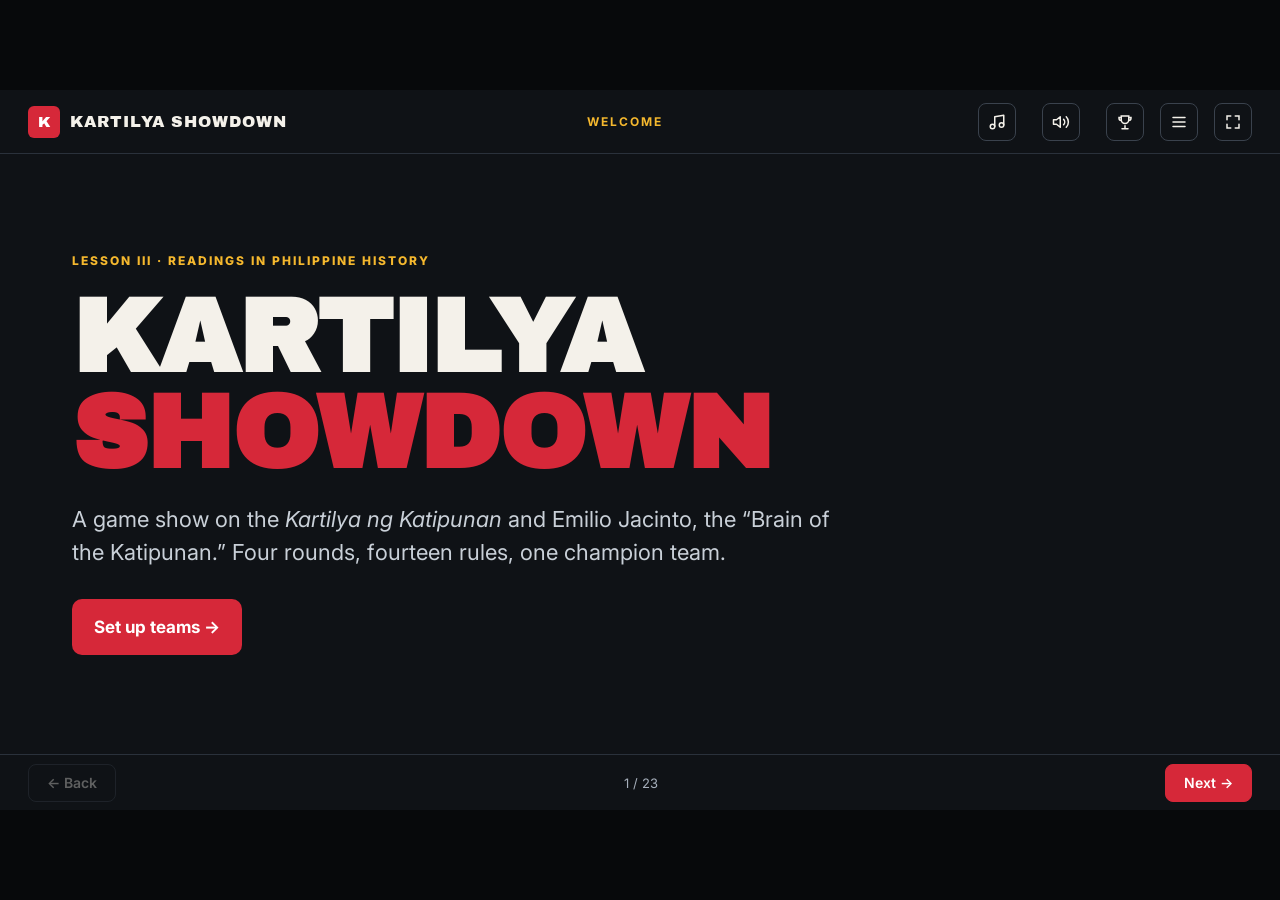
==== commit 76fc5a95: "Add volume slider to music and sound effects button" ====
--- a/rph.html
+++ b/rph.html
@@ -14,8 +14,8 @@
     <div class="logo"><div class="k">K</div><span>KARTILYA SHOWDOWN</span></div>
     <div id="sec"></div>
     <div id="pills"></div>
-    <button class="icon-btn" id="bMusic" aria-label="Toggle music" title="Music (M)"><svg width="18" height="18" viewBox="0 0 24 24" fill="none" stroke="currentColor" stroke-width="2" stroke-linecap="round" stroke-linejoin="round" aria-hidden="true"><path d="M9 18V5l12-2v13"/><circle cx="6" cy="18" r="3"/><circle cx="18" cy="16" r="3"/></svg></button>
-    <button class="icon-btn" id="bSfx" aria-label="Toggle sound effects" title="Sound effects (S)"><svg width="18" height="18" viewBox="0 0 24 24" fill="none" stroke="currentColor" stroke-width="2" stroke-linecap="round" stroke-linejoin="round" aria-hidden="true"><path d="M11 5L6 9H2v6h4l5 4V5z"/><path d="M15.5 8.5a5 5 0 0 1 0 7M19 5a10 10 0 0 1 0 14"/></svg></button>
+    <div class="sound-control"><button class="icon-btn" id="bMusic" aria-label="Toggle music" title="Music (M)"><svg width="18" height="18" viewBox="0 0 24 24" fill="none" stroke="currentColor" stroke-width="2" stroke-linecap="round" stroke-linejoin="round" aria-hidden="true"><path d="M9 18V5l12-2v13"/><circle cx="6" cy="18" r="3"/><circle cx="18" cy="16" r="3"/></svg></button><input class="volume-slider" id="musicVolume" type="range" min="0" max="1" step="0.01" value="0.35" aria-label="Music volume" title="Music volume"></div>
+    <div class="sound-control"><button class="icon-btn" id="bSfx" aria-label="Toggle sound effects" title="Sound effects (S)"><svg width="18" height="18" viewBox="0 0 24 24" fill="none" stroke="currentColor" stroke-width="2" stroke-linecap="round" stroke-linejoin="round" aria-hidden="true"><path d="M11 5L6 9H2v6h4l5 4V5z"/><path d="M15.5 8.5a5 5 0 0 1 0 7M19 5a10 10 0 0 1 0 14"/></svg></button><input class="volume-slider" id="sfxVolume" type="range" min="0" max="1" step="0.01" value="0.5" aria-label="Sound effects volume" title="Sound effects volume"></div>
     <button class="icon-btn" id="bScores" aria-label="Scoreboard" title="Scoreboard"><svg width="18" height="18" viewBox="0 0 24 24" fill="none" stroke="currentColor" stroke-width="2" stroke-linecap="round" aria-hidden="true"><path d="M8 21h8M12 17v4M7 4h10v5a5 5 0 0 1-10 0V4zM7 6H4v1a3 3 0 0 0 3 3M17 6h3v1a3 3 0 0 1-3 3"/></svg></button>
     <button class="icon-btn" id="bMenu" aria-label="Jump to section" title="Jump to section"><svg width="18" height="18" viewBox="0 0 24 24" fill="none" stroke="currentColor" stroke-width="2" stroke-linecap="round" aria-hidden="true"><path d="M4 6h16M4 12h16M4 18h16"/></svg></button>
     <button class="icon-btn" id="bFull" aria-label="Fullscreen" title="Fullscreen (F)"><svg width="18" height="18" viewBox="0 0 24 24" fill="none" stroke="currentColor" stroke-width="2" stroke-linecap="round" aria-hidden="true"><path d="M4 9V4h5M20 9V4h-5M4 15v5h5M20 15v5h-5"/></svg></button>
--- a/rph.css
+++ b/rph.css
@@ -24,6 +24,10 @@
 .pill b{font-family:var(--disp);font-weight:400;font-size:13px}
 .icon-btn{width:38px;height:38px;border-radius:8px;border:1px solid var(--line2);background:transparent;color:var(--text);display:flex;align-items:center;justify-content:center;flex:none}
 .icon-btn:hover{background:var(--panel2)}
+.sound-control{display:flex;align-items:center;gap:6px;flex:none}
+.volume-slider{width:0;opacity:0;pointer-events:none;accent-color:var(--gold);cursor:pointer;transition:width .2s ease,opacity .2s ease}
+.sound-control:hover .volume-slider,.sound-control:focus-within .volume-slider{width:64px;opacity:1;pointer-events:auto}
+.volume-slider:focus-visible{outline:2px solid var(--gold);outline-offset:2px}
 /* main + footer */
 #main{flex:1;position:relative;overflow:hidden}
 #ftr{height:56px;flex:none;display:flex;align-items:center;justify-content:space-between;padding:0 28px;border-top:1px solid var(--line)}
